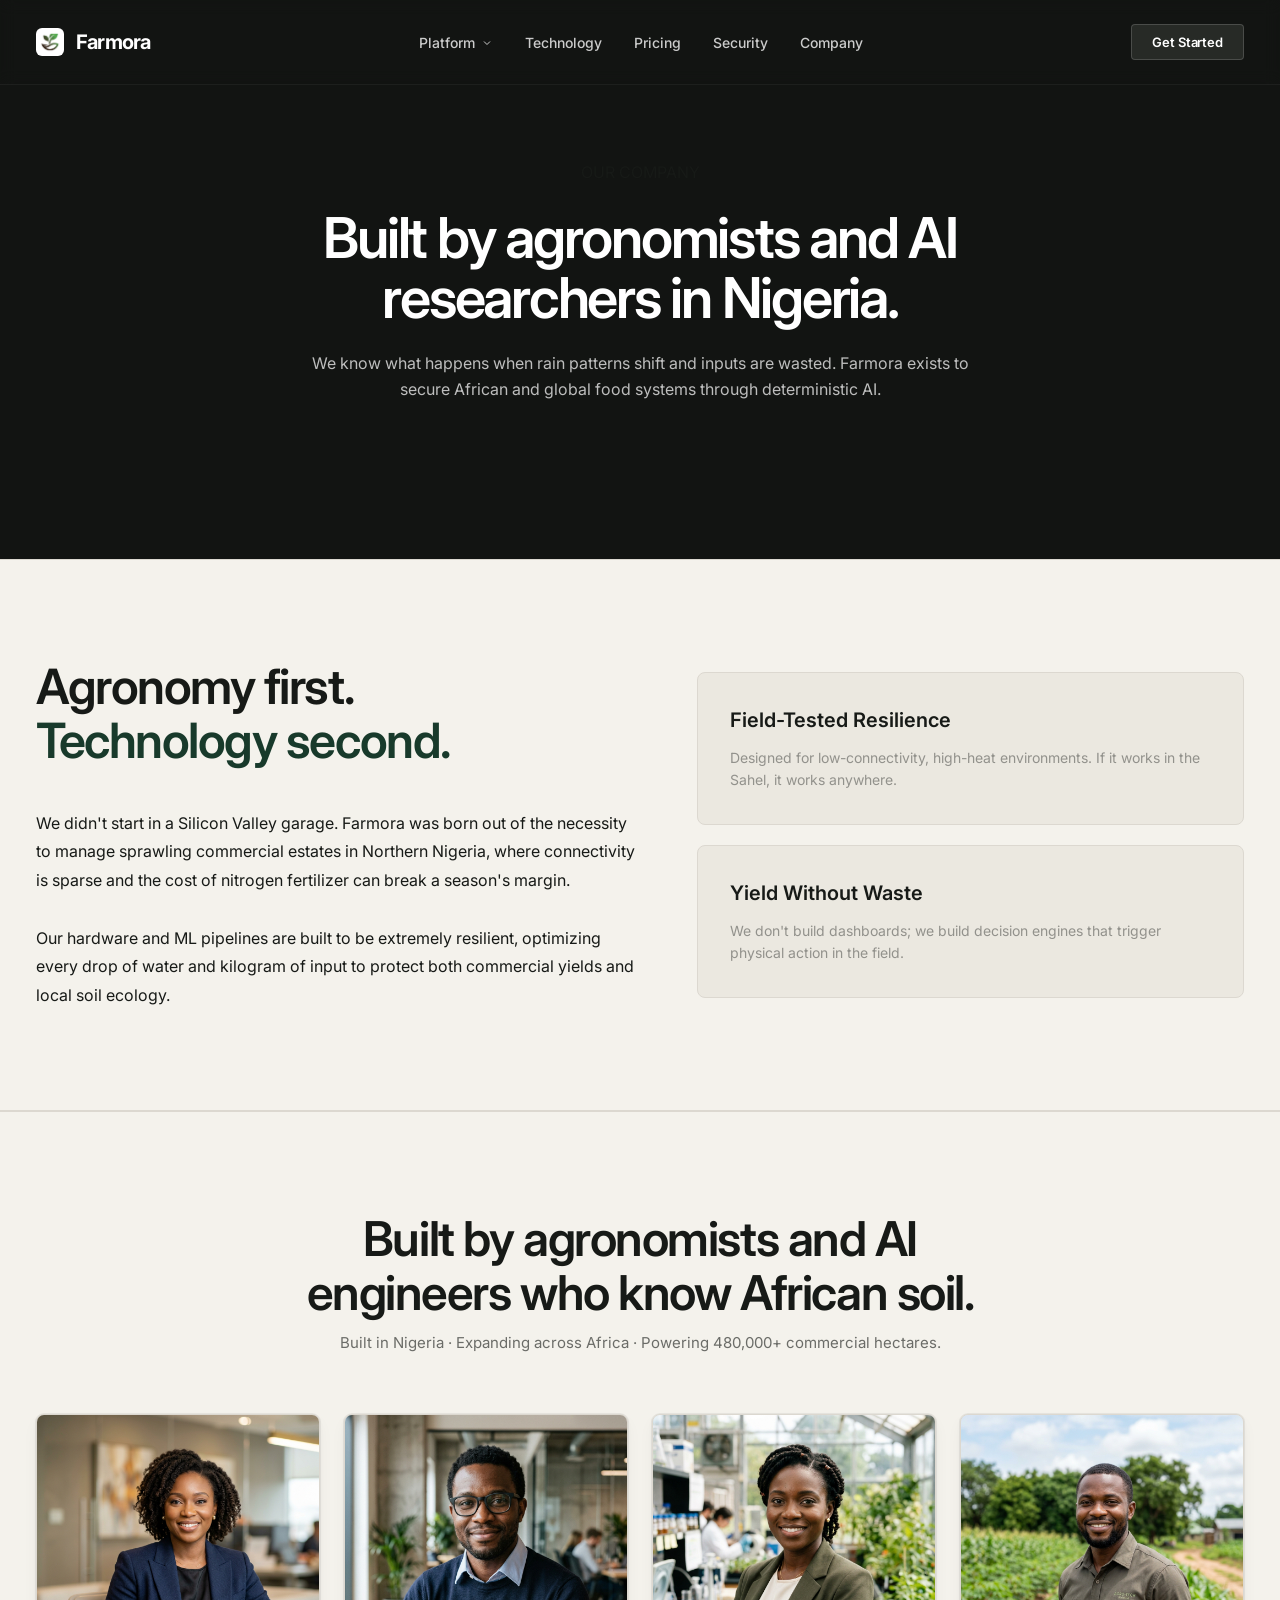
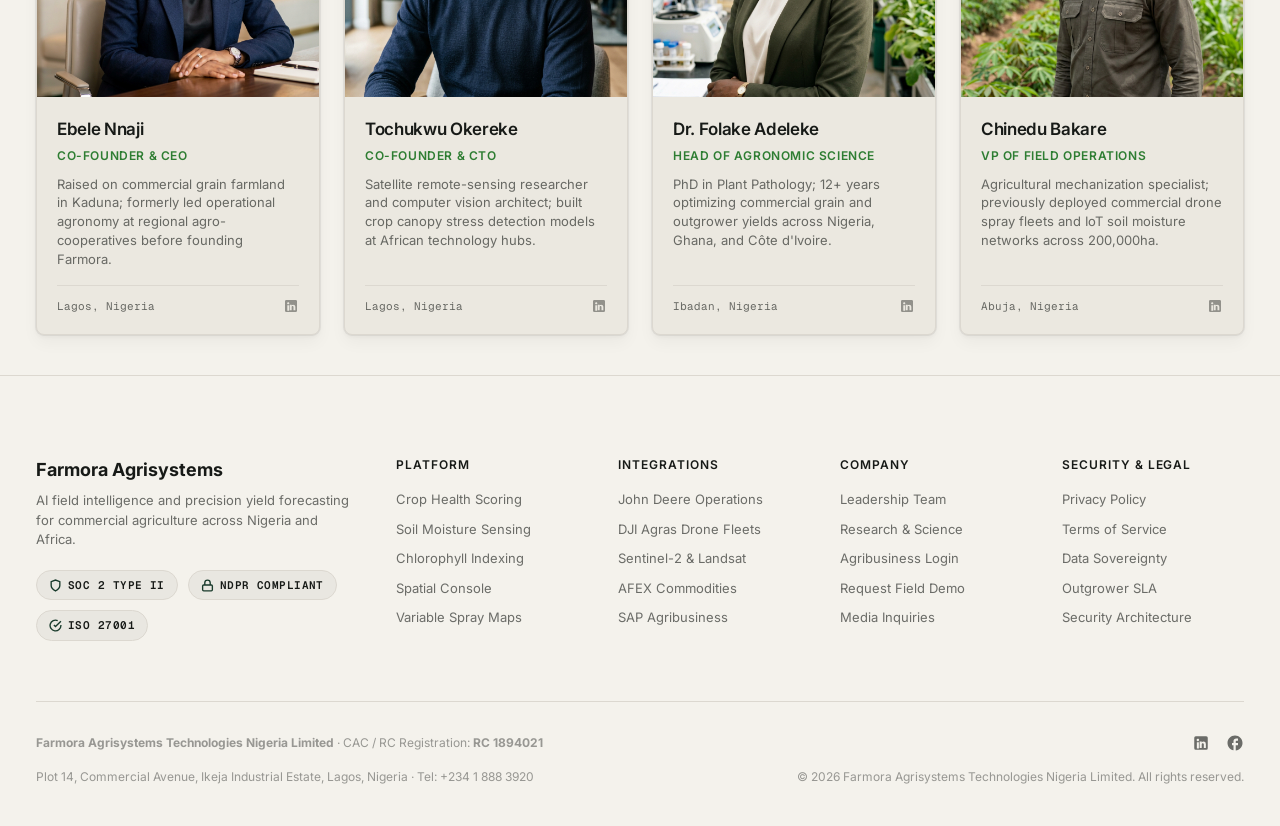
==== about.html @ 3994aab6 "Deploy to GitHub Pages" ====
<!DOCTYPE html>
<html lang="en">
<head>
  <meta charset="utf-8" />
  <meta name="viewport" content="width=device-width, initial-scale=1" />
  <title>Company | Farmora</title>
  <meta name="description" content="Farmora ingests multispectral satellite NDVI, IoT soil moisture probes, and microclimate telemetry across 480,000+ hectares—detecting moisture deficits, fungal stress, and nitrogen anomalies before visible crop damage." />
  <meta property="og:title" content="Farmora | AI for precision agriculture &amp; field intelligence" />
  <meta property="og:description" content="Farmora ingests multispectral satellite NDVI, IoT soil moisture probes, and microclimate telemetry across 480,000+ hectares—detecting moisture deficits, fungal stress, and nitrogen anomalies before visible crop damage." />
  <meta property="og:type" content="website" />
  <link rel="icon" type="image/png" href="assets/logo-mark.png" />
  <link rel="preconnect" href="https://fonts.googleapis.com" />
  <link rel="preconnect" href="https://fonts.gstatic.com" crossorigin />
  <link href="https://fonts.googleapis.com/css2?family=Geist+Mono:wght@400;500;600&family=Inter:wght@300;400;500;600;700&display=swap" rel="stylesheet" />
  <link rel="stylesheet" href="assets/styles.css" />
</head>
<body>

  <!-- ======================================================================
       HEADER / NAVIGATION (Rulebase Floating Architectural Bar)
       ====================================================================== -->
  <header class="nav">
    <a href="index.html" class="nav-logo" aria-label="Farmora — Home">
      <div class="nav-logo-mark">
        <img src="assets/logo-mark.png" alt="Farmora" />
      </div>
      <span>Farmora</span>
    </a>

    <nav class="nav-links" aria-label="Primary Navigation">
      <div class="nav-dropdown">
        <a href="solution.html" class="nav-dropdown-trigger">Platform <svg width="12" height="12" viewBox="0 0 24 24" fill="none" stroke="currentColor" stroke-width="2" style="margin-left: 2px;"><polyline points="6 9 12 15 18 9"></polyline></svg></a>
        <div class="nav-dropdown-menu">
          <a href="solution.html#problem">The Blindspot</a>
          <a href="solution.html#solution">Our Solution</a>
        </div>
      </div>
      <a href="technology.html">Technology</a>
      <a href="pricing.html">Pricing</a>
      <a href="security.html">Security</a>
      <a href="about.html">Company</a>
    </nav>

    <button class="nav-cta trigger-modal">Get Started</button>

    <button class="nav-burger" id="navBurger" aria-label="Toggle navigation menu">
      <span></span>
      <span></span>
    </button>
  </header>

  <!-- Mobile Drawer -->
  <div class="mobile-drawer" id="mobileDrawer">
    <div class="mobile-drawer-content">
      <div style="display: flex; justify-content: space-between; align-items: center; border-bottom: 1px solid rgba(255,255,255,0.1); padding-bottom: 16px;">
        <span style="font-weight: 700; color: #FFFFFF; font-size: 18px;">Farmora</span>
        <button id="mobileDrawerClose" style="color: #FFFFFF; font-size: 20px;">✕</button>
      </div>
      <div class="mobile-drawer-links">
        <a href="solution.html">Platform</a>
        <a href="technology.html">Technology</a>
        <a href="pricing.html">Pricing</a>
        <a href="security.html">Security</a>
        <a href="about.html">Company</a>
      </div>
      <button class="btn-demo-light trigger-modal" style="width: 100%; margin-top: auto;">Get Started</button>
    </div>
  </div>

  <main>

    <section class="hero" style="min-height: 500px; padding-bottom: 60px;">
      <div style="position: absolute; top:0; left:0; right:0; bottom:0; background: url('https://images.unsplash.com/photo-1531206715517-5c0ba140b2b8?auto=format&fit=crop&w=1600&q=80') center/cover; opacity: 0.3; z-index: 1;"></div>
      <div style="position: absolute; top:0; left:0; right:0; bottom:0; background: linear-gradient(to bottom, rgba(18,20,18,0.2) 0%, rgba(18,20,18,1) 100%); z-index: 2;"></div>
      <div class="hero-inner" style="display: flex; flex-direction: column; align-items: center; justify-content: center; text-align: center; width: 100%; z-index: 3;">
        <div class="hero-content" style="width: 100%; max-width: 900px; margin: 0 auto; display: flex; flex-direction: column; align-items: center;">
          <span class="pill-badge" style="margin-bottom: 24px;">OUR COMPANY</span>
          <h1 class="hero-h1" style="width: 100%;">Built by agronomists and AI researchers in Nigeria.</h1>
          <p class="hero-body" style="text-align: center; max-width: 700px;">We know what happens when rain patterns shift and inputs are wasted. Farmora exists to secure African and global food systems through deterministic AI.</p>
        </div>
      </div>
    </section>

    <section class="social-section" style="background: var(--color-bg);">
      <div class="social-inner">
        <div class="social-left">
          <h2>Agronomy first. <br><span style="color: var(--color-forest);">Technology second.</span></h2>
          <p style="font-size: 16px; line-height: 1.8; margin-top: 24px; color: var(--color-text);">We didn't start in a Silicon Valley garage. Farmora was born out of the necessity to manage sprawling commercial estates in Northern Nigeria, where connectivity is sparse and the cost of nitrogen fertilizer can break a season's margin.<br><br>Our hardware and ML pipelines are built to be extremely resilient, optimizing every drop of water and kilogram of input to protect both commercial yields and local soil ecology.</p>
        </div>
        <div class="social-right" style="display: grid; grid-template-columns: repeat(auto-fit, minmax(280px, 1fr)); gap: 20px;">
          <div style="flex: 1; background: var(--color-card); border: 1px solid var(--color-border); border-radius: 8px; padding: 32px;">
            <h3 style="font-size: 20px; font-weight: 600; margin-bottom: 12px; color: var(--color-text);">Field-Tested Resilience</h3>
            <p style="font-size: 14px; line-height: 1.6; color: var(--color-subtle);">Designed for low-connectivity, high-heat environments. If it works in the Sahel, it works anywhere.</p>
          </div>
          <div style="flex: 1; background: var(--color-card); border: 1px solid var(--color-border); border-radius: 8px; padding: 32px;">
            <h3 style="font-size: 20px; font-weight: 600; margin-bottom: 12px; color: var(--color-text);">Yield Without Waste</h3>
            <p style="font-size: 14px; line-height: 1.6; color: var(--color-subtle);">We don't build dashboards; we build decision engines that trigger physical action in the field.</p>
          </div>
        </div>
      </div>
    </section>

  
<section class="team-section" id="team">
      <div class="team-inner">
        <div class="team-header">
          <h2>Built by agronomists and AI engineers who know African soil.</h2>
          <p>Built in Nigeria · Expanding across Africa · Powering 480,000+ commercial hectares.</p>
        </div>

        <div class="team-grid">
          <!-- Team Member 1 -->
          <div class="team-card">
            <div class="team-photo-wrap">
              <img class="team-photo" src="assets/team/ebele_nnaji.jpg" alt="Ebele Nnaji" />
            </div>
            <div class="team-card-info">
              <h3 class="team-name">Ebele Nnaji</h3>
              <div class="team-role">Co-founder &amp; CEO</div>
              <p class="team-bio">Raised on commercial grain farmland in Kaduna; formerly led operational agronomy at regional agro-cooperatives before founding Farmora.</p>
              <div class="team-card-footer">
                <span style="font-size: 11px; font-family: var(--font-mono); color: var(--color-muted);">Lagos, Nigeria</span>
                <a class="team-social-link" href="https://linkedin.com" target="_blank" rel="noopener" aria-label="Ebele Nnaji LinkedIn">
                  <svg viewBox="0 0 24 24" fill="currentColor"><path d="M19 3a2 2 0 0 1 2 2v14a2 2 0 0 1-2 2H5a2 2 0 0 1-2-2V5a2 2 0 0 1 2-2h14m-.5 15.5v-5.3a3.26 3.26 0 0 0-3.26-3.26c-.85 0-1.84.52-2.28 1.3v-1.11h-2.79v8.37h2.79v-4.93c0-.77.62-1.4 1.39-1.4a1.4 1.4 0 0 1 1.4 1.4v4.93h2.75M6.46 10.9v8.37H9.2V10.9H6.46M7.83 6.25a1.64 1.64 0 0 0-1.66 1.64c0 .9.74 1.63 1.66 1.63.92 0 1.66-.73 1.66-1.63 0-.9-.74-1.64-1.66-1.64z"/></svg>
                </a>
              </div>
            </div>
          </div>

          <!-- Team Member 2 -->
          <div class="team-card">
            <div class="team-photo-wrap">
              <img class="team-photo" src="assets/team/tochukwu_okereke.jpg" alt="Tochukwu Okereke" />
            </div>
            <div class="team-card-info">
              <h3 class="team-name">Tochukwu Okereke</h3>
              <div class="team-role">Co-founder &amp; CTO</div>
              <p class="team-bio">Satellite remote-sensing researcher and computer vision architect; built crop canopy stress detection models at African technology hubs.</p>
              <div class="team-card-footer">
                <span style="font-size: 11px; font-family: var(--font-mono); color: var(--color-muted);">Lagos, Nigeria</span>
                <a class="team-social-link" href="https://linkedin.com" target="_blank" rel="noopener" aria-label="Tochukwu Okereke LinkedIn">
                  <svg viewBox="0 0 24 24" fill="currentColor"><path d="M19 3a2 2 0 0 1 2 2v14a2 2 0 0 1-2 2H5a2 2 0 0 1-2-2V5a2 2 0 0 1 2-2h14m-.5 15.5v-5.3a3.26 3.26 0 0 0-3.26-3.26c-.85 0-1.84.52-2.28 1.3v-1.11h-2.79v8.37h2.79v-4.93c0-.77.62-1.4 1.39-1.4a1.4 1.4 0 0 1 1.4 1.4v4.93h2.75M6.46 10.9v8.37H9.2V10.9H6.46M7.83 6.25a1.64 1.64 0 0 0-1.66 1.64c0 .9.74 1.63 1.66 1.63.92 0 1.66-.73 1.66-1.63 0-.9-.74-1.64-1.66-1.64z"/></svg>
                </a>
              </div>
            </div>
          </div>

          <!-- Team Member 3 -->
          <div class="team-card">
            <div class="team-photo-wrap">
              <img class="team-photo" src="assets/team/folake_adeleke.jpg" alt="Dr. Folake Adeleke" />
            </div>
            <div class="team-card-info">
              <h3 class="team-name">Dr. Folake Adeleke</h3>
              <div class="team-role">Head of Agronomic Science</div>
              <p class="team-bio">PhD in Plant Pathology; 12+ years optimizing commercial grain and outgrower yields across Nigeria, Ghana, and Côte d'Ivoire.</p>
              <div class="team-card-footer">
                <span style="font-size: 11px; font-family: var(--font-mono); color: var(--color-muted);">Ibadan, Nigeria</span>
                <a class="team-social-link" href="https://linkedin.com" target="_blank" rel="noopener" aria-label="Dr. Folake Adeleke LinkedIn">
                  <svg viewBox="0 0 24 24" fill="currentColor"><path d="M19 3a2 2 0 0 1 2 2v14a2 2 0 0 1-2 2H5a2 2 0 0 1-2-2V5a2 2 0 0 1 2-2h14m-.5 15.5v-5.3a3.26 3.26 0 0 0-3.26-3.26c-.85 0-1.84.52-2.28 1.3v-1.11h-2.79v8.37h2.79v-4.93c0-.77.62-1.4 1.39-1.4a1.4 1.4 0 0 1 1.4 1.4v4.93h2.75M6.46 10.9v8.37H9.2V10.9H6.46M7.83 6.25a1.64 1.64 0 0 0-1.66 1.64c0 .9.74 1.63 1.66 1.63.92 0 1.66-.73 1.66-1.63 0-.9-.74-1.64-1.66-1.64z"/></svg>
                </a>
              </div>
            </div>
          </div>

          <!-- Team Member 4 -->
          <div class="team-card">
            <div class="team-photo-wrap">
              <img class="team-photo" src="assets/team/chinedu_bakare.jpg" alt="Chinedu Bakare" />
            </div>
            <div class="team-card-info">
              <h3 class="team-name">Chinedu Bakare</h3>
              <div class="team-role">VP of Field Operations</div>
              <p class="team-bio">Agricultural mechanization specialist; previously deployed commercial drone spray fleets and IoT soil moisture networks across 200,000ha.</p>
              <div class="team-card-footer">
                <span style="font-size: 11px; font-family: var(--font-mono); color: var(--color-muted);">Abuja, Nigeria</span>
                <a class="team-social-link" href="https://linkedin.com" target="_blank" rel="noopener" aria-label="Chinedu Bakare LinkedIn">
                  <svg viewBox="0 0 24 24" fill="currentColor"><path d="M19 3a2 2 0 0 1 2 2v14a2 2 0 0 1-2 2H5a2 2 0 0 1-2-2V5a2 2 0 0 1 2-2h14m-.5 15.5v-5.3a3.26 3.26 0 0 0-3.26-3.26c-.85 0-1.84.52-2.28 1.3v-1.11h-2.79v8.37h2.79v-4.93c0-.77.62-1.4 1.39-1.4a1.4 1.4 0 0 1 1.4 1.4v4.93h2.75M6.46 10.9v8.37H9.2V10.9H6.46M7.83 6.25a1.64 1.64 0 0 0-1.66 1.64c0 .9.74 1.63 1.66 1.63.92 0 1.66-.73 1.66-1.63 0-.9-.74-1.64-1.66-1.64z"/></svg>
                </a>
              </div>
            </div>
          </div>
        </div>
      </div>
    </section>
  </main>
<footer class="footer">
    <div class="footer-inner">
      <div class="footer-top">
        <div class="footer-brand">
          <b>Farmora Agrisystems</b>
          <p>AI field intelligence and precision yield forecasting for commercial agriculture across Nigeria and Africa.</p>
          <div class="footer-badges">
            <div class="cert-badge">
              <svg width="13" height="13" viewBox="0 0 24 24" fill="none" stroke="currentColor" stroke-width="2.5"><path d="M12 22s8-4 8-10V5l-8-3-8 3v7c0 6 8 10 8 10z"/></svg>
              <span>SOC 2 TYPE II</span>
            </div>
            <div class="cert-badge">
              <svg width="13" height="13" viewBox="0 0 24 24" fill="none" stroke="currentColor" stroke-width="2.5"><rect x="3" y="11" width="18" height="11" rx="2" ry="2"/><path d="M7 11V7a5 5 0 0 1 10 0v4"/></svg>
              <span>NDPR COMPLIANT</span>
            </div>
            <div class="cert-badge">
              <svg width="13" height="13" viewBox="0 0 24 24" fill="none" stroke="currentColor" stroke-width="2.5"><path d="M22 11.08V12a10 10 0 1 1-5.93-9.14"/><polyline points="22 4 12 14.01 9 11.01"/></svg>
              <span>ISO 27001</span>
            </div>
          </div>
        </div>

        <div>
          <div class="footer-col-title">Platform</div>
          <div class="footer-col-links">
            <a href="#platform">Crop Health Scoring</a>
            <a href="#telemetry">Soil Moisture Sensing</a>
            <a href="#telemetry">Chlorophyll Indexing</a>
            <a href="#console">Spatial Console</a>
            <a href="#agribusiness">Variable Spray Maps</a>
          </div>
        </div>

        <div>
          <div class="footer-col-title">Integrations</div>
          <div class="footer-col-links">
            <a href="#platform">John Deere Operations</a>
            <a href="#platform">DJI Agras Drone Fleets</a>
            <a href="#platform">Sentinel-2 &amp; Landsat</a>
            <a href="#platform">AFEX Commodities</a>
            <a href="#platform">SAP Agribusiness</a>
          </div>
        </div>

        <div>
          <div class="footer-col-title">Company</div>
          <div class="footer-col-links">
            <a href="#team">Leadership Team</a>
            <a href="#team">Research &amp; Science</a>
            <a href="login.html">Agribusiness Login</a>
            <a href="signup.html">Request Field Demo</a>
            <a href="mailto:operations@farmora.ai">Media Inquiries</a>
          </div>
        </div>

        <div>
          <div class="footer-col-title">Security &amp; Legal</div>
          <div class="footer-col-links">
            <a href="privacy.html">Privacy Policy</a>
            <a href="terms.html">Terms of Service</a>
            <a href="privacy.html">Data Sovereignty</a>
            <a href="terms.html">Outgrower SLA</a>
            <a href="terms.html">Security Architecture</a>
          </div>
        </div>
      </div>

      <div class="footer-bottom">
        <div class="footer-legal-line">
          <div>
            <b>Farmora Agrisystems Technologies Nigeria Limited</b> · CAC / RC Registration: <b>RC 1894021</b>
          </div>
          <div class="footer-social-icons">
            <a href="https://linkedin.com" target="_blank" rel="noopener" aria-label="LinkedIn">
              <svg width="18" height="18" viewBox="0 0 24 24" fill="currentColor"><path d="M19 3a2 2 0 0 1 2 2v14a2 2 0 0 1-2 2H5a2 2 0 0 1-2-2V5a2 2 0 0 1 2-2h14m-.5 15.5v-5.3a3.26 3.26 0 0 0-3.26-3.26c-.85 0-1.84.52-2.28 1.3v-1.11h-2.79v8.37h2.79v-4.93c0-.77.62-1.4 1.39-1.4a1.4 1.4 0 0 1 1.4 1.4v4.93h2.75M6.46 10.9v8.37H9.2V10.9H6.46M7.83 6.25a1.64 1.64 0 0 0-1.66 1.64c0 .9.74 1.63 1.66 1.63.92 0 1.66-.73 1.66-1.63 0-.9-.74-1.64-1.66-1.64z"/></svg>
            </a>
            <a href="https://facebook.com" target="_blank" rel="noopener" aria-label="Facebook">
              <svg width="18" height="18" viewBox="0 0 24 24" fill="currentColor"><path d="M22 12c0-5.52-4.48-10-10-10S2 6.48 2 12c0 4.84 3.44 8.87 8 9.8V15H8v-3h2V9.5C10 7.57 11.57 6 13.5 6H16v3h-2c-.55 0-1 .45-1 1v2h3v3h-3v6.95c5.05-.5 9-4.76 9-9.95z"/></svg>
            </a>
          </div>
        </div>

        <div style="display: flex; justify-content: space-between; flex-wrap: wrap; gap: 8px;">
          <span>Plot 14, Commercial Avenue, Ikeja Industrial Estate, Lagos, Nigeria · Tel: +234 1 888 3920</span>
          <span>&copy; 2026 Farmora Agrisystems Technologies Nigeria Limited. All rights reserved.</span>
        </div>
      </div>
    </div>
  </footer>

  <!-- ======================================================================
       ENTERPRISE SSO & AZURE PROVISIONING MODAL (AGENTS.md Rule 3)
       ====================================================================== -->
  <div class="modal-overlay" id="enterpriseModal" aria-modal="true" role="dialog">
    <div class="modal-dialog">
      <div class="modal-header">
        <div class="modal-title-group">
          <h3>Access Farmora Enterprise</h3>
          <p>Single sign-on for agribusinesses, cooperatives &amp; plantations</p>
        </div>
        <button class="modal-close-btn" id="modalCloseBtn" aria-label="Close modal">✕</button>
      </div>

      <div class="modal-body">
        <!-- SSO Providers Group -->
        <div class="sso-buttons-group">
          <button class="btn-sso" id="ssoEntra">
            <svg viewBox="0 0 23 23">
              <path fill="#f35325" d="M1 1h10v10H1z"/>
              <path fill="#81bc06" d="M12 1h10v10H12z"/>
              <path fill="#05a6f0" d="M1 12h10v10H1z"/>
              <path fill="#ffba08" d="M12 12h10v10H12z"/>
            </svg>
            Sign in with Microsoft Entra ID
          </button>
          <button class="btn-sso" id="ssoGoogle">
            <svg viewBox="0 0 24 24">
              <path fill="#4285F4" d="M23.745 12.27c0-.7-.06-1.4-.19-2.07H12v4.51h6.6c-.29 1.52-1.14 2.82-2.4 3.68v3.05h3.88c2.27-2.09 3.665-5.17 3.665-9.17z"/>
              <path fill="#34A853" d="M12 24c3.24 0 5.95-1.08 7.93-2.91l-3.88-3.05c-1.08.72-2.45 1.16-4.05 1.16-3.12 0-5.77-2.1-6.72-4.93H1.25v3.15C3.26 21.36 7.33 24 12 24z"/>
              <path fill="#FBBC05" d="M5.28 14.27A7.17 7.17 0 0 1 4.9 12c0-.79.14-1.57.38-2.27V6.58H1.25A11.96 11.96 0 0 0 0 12c0 1.92.45 3.74 1.25 5.42l4.03-3.15z"/>
              <path fill="#EA4335" d="M12 4.75c1.77 0 3.35.61 4.6 1.8l3.42-3.42C17.95 1.19 15.24 0 12 0 7.33 0 3.26 2.64 1.25 6.58l4.03 3.15c.95-2.83 3.6-4.98 6.72-4.98z"/>
            </svg>
            Sign in with Google Workspace
          </button>
        </div>

        <div class="modal-divider">or authenticate with work email</div>

        <form id="enterpriseForm">
          <div class="form-group">
            <label class="form-label" for="modalEmail">Corporate Work Email</label>
            <input class="form-input" id="modalEmail" type="email" placeholder="agronomist@agribusiness.com" required />
          </div>

          <div class="form-group">
            <label class="form-label" for="modalPassword">Enterprise Password</label>
            <div class="form-input-wrap">
              <input class="form-input" id="modalPassword" type="password" placeholder="••••••••••••" required />
              <button type="button" class="pwd-toggle-btn" id="pwdToggle" aria-label="Toggle password visibility">
                <svg width="18" height="18" viewBox="0 0 24 24" fill="none"><path d="M1 12s4-8 11-8 11 8 11 8-4 8-11 8-11-8-11-8z" stroke="currentColor" stroke-width="2"/><circle cx="12" cy="12" r="3" stroke="currentColor" stroke-width="2"/></svg>
              </button>
            </div>

            <!-- 4-State Password Strength Meter -->
            <div class="pwd-strength-container">
              <div class="pwd-meter-bars">
                <div class="pwd-meter-bar"></div>
                <div class="pwd-meter-bar"></div>
                <div class="pwd-meter-bar"></div>
                <div class="pwd-meter-bar"></div>
              </div>
              <span class="pwd-strength-text" id="pwdStrengthText">Enter a work password</span>
            </div>
          </div>

          <button type="submit" class="btn-submit-provision" id="btnSubmitProvision">Provision Farmora Sandbox</button>
        </form>

        <!-- Simulated Azure 3-Step Sandbox Provisioning Flow -->
        <div class="provision-progress-wrap" id="provisionProgressWrap">
          <div class="provision-step" id="provStep1">
            <span class="prov-spinner"></span>
            <span>Allocating tenant workspace in Azure South Africa West...</span>
          </div>
          <div class="provision-step" id="provStep2">
            <span class="prov-spinner"></span>
            <span>Connecting Sentinel-2 &amp; PlanetScope spectral data streams...</span>
          </div>
          <div class="provision-step" id="provStep3">
            <span class="prov-spinner"></span>
            <span>Calibrating regional soil moisture &amp; agronomic models...</span>
          </div>
        </div>
      </div>
    </div>
  </div>

  <script src="assets/app.js"></script>
</body>
</html>
---- assets/styles.css ----
/* ==========================================================================
   FARMORA — DESIGN SYSTEM & CORE STYLESHEET
   Replicating Rulebase (rulebase.co) Architecture & High-End Aesthetic
   Precision Agritech & Field Intelligence for Commercial Agriculture
   ========================================================================== */

:root {
  --color-bg: #F4F2EC;
  --color-dark: #121412;
  --color-dark-surface: #1A1D1A;
  --color-dark-card: #202420;
  --color-text: #171A17;
  --color-cream: #FAF8F5;
  --color-card: #EBE8E0;
  --color-card-white: #FFFFFF;
  --color-border: #DCD8D0;
  --color-border-subtle: rgba(23, 26, 23, 0.08);
  --color-border-dark: rgba(255, 255, 255, 0.12);
  --color-muted: rgba(23, 26, 23, 0.62);
  --color-subtle: rgba(23, 26, 23, 0.42);
  --color-forest: #183A2B;
  --color-crop: #2E7D32;
  --color-crop-bright: #22C55E;
  --color-crop-light: #EBF5ED;
  --color-amber: #D97706;
  --color-amber-light: #FEF3C7;
  --color-crit: #E11D48;
  --color-crit-light: #FFE4E6;
  --shadow-card: 0 0 0 1px rgba(23, 26, 23, 0.06), 0 2px 4px rgba(23, 26, 23, 0.04), 0 8px 16px rgba(23, 26, 23, 0.04);
  --shadow-float: 0 20px 40px -10px rgba(0, 0, 0, 0.28), 0 0 0 1px rgba(255, 255, 255, 0.15);
  --font-display: 'Inter', -apple-system, BlinkMacSystemFont, "Segoe UI", Roboto, sans-serif;
  --font-body: 'Inter', -apple-system, BlinkMacSystemFont, "Segoe UI", Roboto, sans-serif;
  --font-mono: 'Geist Mono', ui-monospace, SFMono-Regular, Menlo, Monaco, Consolas, monospace;
  --radius-sm: 4px;
  --radius-md: 8px;
  --radius-lg: 12px;
  --radius-xl: 18px;
  --radius-full: 9999px;
  --transition: all 0.24s cubic-bezier(0.16, 1, 0.3, 1);
}

*, *::before, *::after {
  box-sizing: border-box;
  margin: 0;
  padding: 0;
}

html {
  font-family: var(--font-body);
  color: var(--color-text);
  background-color: var(--color-bg);
  -webkit-font-smoothing: antialiased;
  -moz-osx-font-smoothing: grayscale;
  text-rendering: optimizeLegibility;
  scroll-behavior: smooth;
  overflow-x: hidden;
  width: 100%;
  max-width: 100vw;
}

body {
  overflow-x: hidden;
  width: 100%;
  max-width: 100vw;
  line-height: 1.5;
  background-color: var(--color-bg);
}

img, svg, video {
  display: block;
  max-width: 100%;
}

a {
  color: inherit;
  text-decoration: none;
}

button {
  font-family: inherit;
  cursor: pointer;
  border: none;
  background: none;
}

/* ==========================================================================
   NAVIGATION BAR (Rulebase Floating / Clean Top Architecture)
   ========================================================================== */
.nav {
  position: fixed;
  top: 0;
  left: 0;
  right: 0;
  z-index: 1000;
  display: flex;
  align-items: center;
  justify-content: space-between;
  padding: 24px 36px;
  max-width: 1440px;
  margin: 0 auto;
  background: transparent;
  backdrop-filter: blur(8px);
  -webkit-backdrop-filter: blur(8px);
  border-bottom: 1px solid rgba(255, 255, 255, 0.05);
}

.nav-logo {
  display: flex;
  align-items: center;
  gap: 12px;
  font-size: 20px;
  font-weight: 700;
  letter-spacing: -0.04em;
  color: #FFFFFF;
}

.nav-logo-mark {
  width: 28px;
  height: 28px;
  border-radius: 6px;
  background: #FFFFFF;
  display: flex;
  align-items: center;
  justify-content: center;
  overflow: hidden;
  padding: 3px;
}

.nav-logo-mark img {
  width: 100%;
  height: 100%;
  object-fit: contain;
}

.nav-links {
  display: flex;
  align-items: center;
  gap: 32px;
}

.nav-links a {
  font-size: 14px;
  font-weight: 500;
  color: rgba(255, 255, 255, 0.78);
  transition: var(--transition);
  position: relative;
}

.nav-links a:hover {
  color: #FFFFFF;
}

.nav-cta {
  background: #272A26;
  color: #FFFFFF;
  font-size: 13px;
  font-weight: 600;
  letter-spacing: -0.01em;
  padding: 9px 20px;
  border-radius: var(--radius-sm);
  border: 1px solid rgba(255, 255, 255, 0.16);
  transition: var(--transition);
}

.nav-cta:hover {
  background: #363B34;
  border-color: rgba(255, 255, 255, 0.3);
}

.nav-burger {
  display: none;
  flex-direction: column;
  justify-content: space-between;
  width: 24px;
  height: 14px;
  cursor: pointer;
}

.nav-burger span {
  display: block;
  height: 2px;
  width: 100%;
  background: #FFFFFF;
  border-radius: 2px;
  transition: var(--transition);
}

/* ==========================================================================
   HERO SECTION (50/50 Split Rulebase Blueprint)
   ========================================================================== */
.hero {
  background: var(--color-dark);
  min-height: 820px;
  position: relative;
  overflow: hidden;
  display: flex;
  align-items: stretch;
}

.hero-inner {
  max-width: 1600px;
  margin: 0 auto;
  width: 100%;
  display: flex;
  position: relative;
  padding-top: 100px;
}

.hero-content {
  width: 50%;
  padding: 60px 48px 60px 48px;
  display: flex;
  flex-direction: column;
  justify-content: center;
  z-index: 10;
  max-width: 720px;
}

.hero-eyebrow {
  display: inline-flex;
  align-items: center;
  gap: 8px;
  font-family: var(--font-mono);
  font-size: 11px;
  font-weight: 600;
  text-transform: uppercase;
  letter-spacing: 0.12em;
  color: #88C598;
  margin-bottom: 24px;
}

.hero-eyebrow-dot {
  width: 6px;
  height: 6px;
  border-radius: 50%;
  background: #22C55E;
  box-shadow: 0 0 10px #22C55E;
}

.hero-h1 {
  font-size: clamp(38px, 4.4vw, 64px);
  line-height: 1.06;
  font-weight: 600;
  letter-spacing: -0.04em;
  color: #FFFFFF;
  margin-bottom: 24px;
}

.reveal-word {
  display: inline-block;
}

.hero-body {
  font-size: 16px;
  line-height: 1.6;
  color: rgba(255, 255, 255, 0.72);
  max-width: 520px;
  margin-bottom: 36px;
  font-weight: 400;
}

.hero-actions {
  display: flex;
  align-items: center;
  gap: 16px;
  margin-bottom: 50px;
}

.btn-demo-light {
  background: #FFFFFF;
  color: var(--color-dark);
  font-size: 14px;
  font-weight: 600;
  letter-spacing: -0.01em;
  padding: 13px 26px;
  border-radius: var(--radius-sm);
  transition: var(--transition);
  border: 1px solid #FFFFFF;
}

.btn-demo-light:hover {
  background: #E8E8E8;
  transform: translateY(-1px);
}

.btn-demo-outline {
  background: transparent;
  color: #FFFFFF;
  font-size: 14px;
  font-weight: 500;
  letter-spacing: -0.01em;
  padding: 13px 24px;
  border-radius: var(--radius-sm);
  border: 1px solid rgba(255, 255, 255, 0.22);
  transition: var(--transition);
}

.btn-demo-outline:hover {
  background: rgba(255, 255, 255, 0.08);
  border-color: rgba(255, 255, 255, 0.4);
}

/* Bottom Left Customer Video Teaser (Rulebase Hero-Mini) */
.hero-mini {
  display: flex;
  align-items: center;
  gap: 16px;
  background: rgba(255, 255, 255, 0.04);
  border: 1px solid rgba(255, 255, 255, 0.1);
  padding: 12px 16px;
  border-radius: var(--radius-md);
  max-width: 480px;
  backdrop-filter: blur(8px);
}

.hero-mini-thumb {
  width: 96px;
  height: 60px;
  border-radius: var(--radius-sm);
  object-fit: cover;
  flex-shrink: 0;
}

.hero-mini-text p {
  font-size: 12px;
  line-height: 1.4;
  color: rgba(255, 255, 255, 0.85);
  margin-bottom: 4px;
}

.hero-mini-link {
  display: inline-flex;
  align-items: center;
  gap: 6px;
  font-size: 11px;
  font-weight: 600;
  color: #88C598;
  cursor: pointer;
}

.hero-mini-link svg {
  width: 12px;
  height: 12px;
}

/* Right Panel: Tactile Relief Texture + Floating Real-Time Card */
.hero-right-panel {
  position: absolute;
  inset: 0 0 0 50%;
  overflow: hidden;
}

.hero-right-panel .stone-bg {
  width: 100%;
  height: 100%;
  object-fit: cover;
  object-position: center;
  filter: brightness(0.92) contrast(1.05);
}

.hero-right-panel .panel-overlay {
  position: absolute;
  inset: 0;
  background: linear-gradient(90deg, var(--color-dark) 0%, rgba(18, 20, 18, 0.4) 15%, transparent 40%);
  pointer-events: none;
}

.hero-chat-card {
  width: 420px;
  position: absolute;
  top: 50%;
  left: 50%;
  transform: translate(-50%, -50%);
  z-index: 20;
  box-shadow: var(--shadow-float);
  border-radius: var(--radius-lg);
  overflow: hidden;
  background: #FFFFFF;
}

.chat-messages {
  padding: 18px 22px;
  background: #FFFFFF;
}

.chat-timeline {
  display: flex;
  flex-direction: column;
  gap: 10px;
}

.chat-typing-row {
  display: flex;
  justify-content: space-between;
  align-items: center;
  padding: 12px 16px;
  background: #FFFFFF;
  border-radius: var(--radius-sm);
  border: 1px dashed #DCD8D0;
  font-size: 13px;
  color: var(--color-forest);
  font-weight: 500;
}

.chat-caret {
  display: inline-block;
  width: 2px;
  height: 14px;
  background: var(--color-forest);
  vertical-align: middle;
  animation: blink 0.8s infinite;
}

@keyframes blink {
  0%, 100% { opacity: 1; }
  50% { opacity: 0; }
}

.chat-analyzing {
  background: #171A17;
  color: #FFFFFF;
  padding: 14px 20px;
  display: flex;
  align-items: center;
  gap: 12px;
  font-size: 12px;
  font-weight: 500;
}

.chat-analyzing-icon {
  width: 20px;
  height: 20px;
  border-radius: 4px;
  background: #2E7D32;
  display: flex;
  align-items: center;
  justify-content: center;
  flex-shrink: 0;
}

.chat-analyzing-icon svg {
  width: 12px;
  height: 12px;
  fill: #FFFFFF;
}

/* ==========================================================================
   TRUST BAR / MARQUEE (Rulebase Architecture)
   ========================================================================== */
.trust-bar {
  background: var(--color-bg);
  padding: 36px 24px;
  border-bottom: 1px solid var(--color-border);
  overflow: hidden;
}

.trust-label {
  text-align: center;
  font-size: 13px;
  font-weight: 500;
  color: var(--color-muted);
  letter-spacing: -0.01em;
  margin-bottom: 24px;
}

.trust-marquee {
  position: relative;
  width: 100%;
  overflow: hidden;
  mask-image: linear-gradient(90deg, transparent 0%, black 15%, black 85%, transparent 100%);
  -webkit-mask-image: linear-gradient(90deg, transparent 0%, black 15%, black 85%, transparent 100%);
}

.trust-track {
  display: flex;
  align-items: center;
  gap: 40px;
  width: max-content;
  animation: marquee 28s linear infinite;
}

.trust-logo-pill {
  display: flex;
  align-items: center;
  gap: 8px;
  background: #ECE8DF;
  border: 1px solid var(--color-border);
  padding: 8px 20px;
  border-radius: var(--radius-sm);
  font-size: 13px;
  font-weight: 600;
  color: #2F332E;
  white-space: nowrap;
  letter-spacing: -0.01em;
}

.trust-logo-pill svg, .trust-logo-pill img {
  height: 20px;
  width: auto;
  opacity: 0.85;
}

@keyframes marquee {
  0% { transform: translateX(0); }
  100% { transform: translateX(-50%); }
}

/* ==========================================================================
   SECTION 1: THE PRECISION OPERATING SYSTEM (Rulebase Features Section)
   ========================================================================== */
.features-section {
  padding: 100px 36px;
  max-width: 1440px;
  margin: 0 auto;
}

.features-head {
  margin-bottom: 60px;
}

.features-head h2 {
  font-size: clamp(34px, 4vw, 56px);
  line-height: 1.08;
  font-weight: 600;
  letter-spacing: -0.04em;
  color: var(--color-text);
  max-width: 800px;
}

.features-body {
  display: grid;
  grid-template-columns: 240px 1fr;
  gap: 48px;
}

.features-tabs {
  display: flex;
  flex-direction: column;
  gap: 20px;
  position: sticky;
  top: 100px;
}

.feat-tab {
  padding-bottom: 16px;
  border-bottom: 1px solid var(--color-border);
  text-align: left;
  cursor: pointer;
  transition: var(--transition);
}

.feat-tab-title {
  font-size: 15px;
  font-weight: 600;
  color: var(--color-text);
  margin-bottom: 6px;
}

.feat-tab-desc {
  font-size: 13px;
  line-height: 1.4;
  color: var(--color-muted);
}

.feat-tab.dim {
  opacity: 0.5;
}

.feat-tab.dim .feat-tab-desc {
  display: none;
}

.feat-tab.active-feat-tab {
  opacity: 1;
  border-bottom-color: var(--color-forest);
}

.feat-tab.active-feat-tab .feat-tab-title {
  color: var(--color-forest);
}

/* 3-Column Live Cards Grid */
.features-panels {
  display: flex;
  flex-direction: column;
  gap: 32px;
}

.features-cards-grid {
  display: grid;
  grid-template-columns: repeat(3, 1fr);
  gap: 24px;
}

.feature-card {
  background: var(--color-card);
  border: 1px solid var(--color-border);
  border-radius: var(--radius-md);
  overflow: hidden;
  display: flex;
  flex-direction: column;
  box-shadow: var(--shadow-card);
}

.feature-card-preview {
  padding: 24px;
  min-height: auto;
  background: #E4E0D7;
  display: flex;
  flex-direction: column;
  position: relative;
}

/* Card 1 Internal: Score Lists */
.score-group-label {
  font-size: 12px;
  font-weight: 600;
  color: var(--color-muted);
  display: flex;
  align-items: center;
  gap: 6px;
  margin-bottom: 10px;
}

.score-row {
  display: flex;
  align-items: center;
  justify-content: space-between;
  background: #FFFFFF;
  border-radius: var(--radius-sm);
  padding: 8px 12px;
  margin-bottom: 8px;
  border: 1px solid var(--color-border);
  font-size: 13px;
}

.score-badge {
  font-family: var(--font-mono);
  font-weight: 700;
  font-size: 11px;
  padding: 2px 7px;
  border-radius: 4px;
  color: #FFFFFF;
}

.score-badge.red {
  background: var(--color-crit);
}

.score-badge.green {
  background: var(--color-crop);
}

.score-entity {
  font-weight: 500;
  color: var(--color-text);
  margin-left: 8px;
  flex-grow: 1;
}

.score-time {
  font-size: 11px;
  color: var(--color-subtle);
  font-family: var(--font-mono);
}

/* Card 2 Internal: Coaching / Action Card */
.task-mini-card {
  background: #FFFFFF;
  border-radius: var(--radius-sm);
  padding: 16px;
  border: 1px solid var(--color-border);
  display: flex;
  flex-direction: column;
  gap: 12px;
}

.task-user-header {
  display: flex;
  align-items: center;
  gap: 8px;
  font-size: 13px;
  font-weight: 600;
  color: var(--color-text);
}

.task-user-header img {
  width: 24px;
  height: 24px;
  border-radius: 50%;
}

.task-body-title {
  display: flex;
  justify-content: space-between;
  font-size: 13px;
  font-weight: 600;
  color: var(--color-text);
}

.task-body-desc {
  font-size: 12px;
  line-height: 1.4;
  color: var(--color-muted);
}

.btn-task-action {
  background: #4E251A;
  color: #FFFFFF;
  font-size: 12px;
  font-weight: 600;
  padding: 8px 16px;
  border-radius: var(--radius-sm);
  align-self: flex-start;
  transition: var(--transition);
}

.btn-task-action:hover {
  background: #6B3324;
}

/* Card 3 Internal: Alert Card */
.alert-mini-card {
  background: #FFFFFF;
  border-radius: var(--radius-sm);
  padding: 16px;
  border: 1px solid var(--color-border);
}

.alert-header-red {
  display: flex;
  align-items: center;
  gap: 6px;
  font-size: 12px;
  font-weight: 600;
  color: var(--color-crit);
  margin-bottom: 12px;
}

.alert-item-list {
  display: flex;
  flex-direction: column;
  gap: 8px;
  margin-bottom: 14px;
}

.alert-item-row {
  display: flex;
  justify-content: space-between;
  font-size: 12px;
  color: var(--color-text);
}

.alert-item-time {
  font-size: 11px;
  color: var(--color-subtle);
  font-family: var(--font-mono);
}

.alert-response-box {
  background: #171A17;
  color: #FFFFFF;
  border-radius: var(--radius-sm);
  padding: 10px 12px;
  font-size: 11px;
  line-height: 1.4;
  display: flex;
  gap: 8px;
}

.feature-card-info {
  padding: 24px;
}

.feature-card-title {
  font-size: 18px;
  font-weight: 600;
  letter-spacing: -0.02em;
  color: var(--color-text);
  margin-bottom: 8px;
}

.feature-card-desc {
  font-size: 14px;
  line-height: 1.5;
  color: var(--color-muted);
}

/* Workflow Supporting Nodes */
.workflow-nodes-grid {
  display: grid;
  grid-template-columns: 1fr 1fr;
  gap: 24px;
  margin-top: 12px;
}

.workflow-card {
  background: var(--color-card);
  border: 1px solid var(--color-border);
  border-radius: var(--radius-md);
  padding: 24px;
  display: flex;
  flex-direction: column;
  gap: 16px;
}

.workflow-timeline {
  display: flex;
  flex-direction: column;
  gap: 12px;
}

.wf-step {
  display: flex;
  align-items: flex-start;
  gap: 12px;
  font-size: 13px;
}

.wf-dot {
  width: 8px;
  height: 8px;
  border-radius: 50%;
  margin-top: 6px;
  background: var(--color-crop);
  flex-shrink: 0;
}

.wf-dot.amber {
  background: var(--color-amber);
}

.wf-step-content b {
  display: block;
  font-size: 13px;
  color: var(--color-text);
}

.wf-step-content span {
  font-size: 11px;
  color: var(--color-muted);
}

/* ==========================================================================
   SECTION 2: PROOF & SOCIAL METRICS STRIP (Rulebase Social Section)
   ========================================================================== */
.social-section {
  padding: 100px 36px;
  background: var(--color-bg);
  border-top: 1px solid var(--color-border);
  border-bottom: 1px solid var(--color-border);
}

.social-inner {
  max-width: 1440px;
  margin: 0 auto;
  display: grid;
  grid-template-columns: 1.1fr 1fr;
  gap: 60px;
  align-items: center;
}

.social-left h2 {
  font-size: clamp(32px, 3.8vw, 50px);
  line-height: 1.12;
  font-weight: 600;
  letter-spacing: -0.03em;
  color: var(--color-text);
  margin-bottom: 40px;
}

.social-stats {
  display: flex;
  gap: 48px;
}

.stat-item {
  display: flex;
  flex-direction: column;
}

.stat-num {
  font-size: clamp(42px, 4vw, 58px);
  font-weight: 600;
  letter-spacing: -0.04em;
  color: var(--color-text);
  line-height: 1;
  margin-bottom: 8px;
}

.stat-label {
  font-size: 13px;
  line-height: 1.4;
  color: var(--color-muted);
  max-width: 160px;
}

.social-right {
  display: flex;
  flex-direction: column;
  gap: 28px;
}

.social-quote {
  font-size: clamp(18px, 1.8vw, 24px);
  line-height: 1.4;
  font-weight: 400;
  color: var(--color-text);
  letter-spacing: -0.02em;
}

.social-attributor {
  display: flex;
  align-items: center;
  gap: 16px;
}

.social-avatar {
  width: 48px;
  height: 48px;
  border-radius: var(--radius-sm);
  object-fit: cover;
}

.social-who b {
  display: block;
  font-size: 14px;
  font-weight: 600;
  color: var(--color-text);
}

.social-who span {
  font-size: 12px;
  color: var(--color-muted);
}

/* ==========================================================================
   SECTION 3: WORKFORCE DEEP-DIVE SYSTEM (Rulebase Workforce Section)
   ========================================================================== */
.workforce-section {
  padding: 100px 36px;
  max-width: 1440px;
  margin: 0 auto;
}

.wf-header {
  margin-bottom: 48px;
}

.wf-header h2 {
  font-size: clamp(34px, 4vw, 56px);
  line-height: 1.08;
  font-weight: 600;
  letter-spacing: -0.04em;
  color: var(--color-text);
  margin-bottom: 16px;
  max-width: 860px;
}

.wf-header p {
  font-size: 16px;
  color: var(--color-muted);
  max-width: 620px;
}

.wf-outer-tabs {
  display: flex;
  align-items: center;
  gap: 12px;
  margin-bottom: 40px;
  border-bottom: 1px solid var(--color-border);
  padding-bottom: 16px;
}

.wf-outer-tab-btn {
  display: flex;
  align-items: center;
  gap: 8px;
  padding: 8px 18px;
  border-radius: var(--radius-sm);
  font-size: 14px;
  font-weight: 600;
  color: var(--color-muted);
  background: transparent;
  transition: var(--transition);
}

.wf-outer-tab-btn.active {
  background: var(--color-card);
  color: var(--color-text);
  border: 1px solid var(--color-border);
}

.wf-content-grid {
  display: grid;
  grid-template-columns: 1fr 1fr;
  gap: 48px;
  align-items: flex-start;
}

/* Accordion list on left */
.wf-accordion-list {
  display: flex;
  flex-direction: column;
  gap: 16px;
}

.wf-accordion-item {
  background: var(--color-card);
  border: 1px solid var(--color-border);
  border-radius: var(--radius-md);
  padding: 24px;
  cursor: pointer;
  transition: var(--transition);
  display: flex;
  justify-content: space-between;
  align-items: center;
}

.wf-accordion-item.active {
  background: #FFFFFF;
  box-shadow: var(--shadow-card);
  border-color: var(--color-forest);
}

.wf-acc-info h3 {
  font-size: 17px;
  font-weight: 600;
  letter-spacing: -0.02em;
  color: var(--color-text);
  margin-bottom: 6px;
}

.wf-acc-info p {
  font-size: 13px;
  line-height: 1.4;
  color: var(--color-muted);
}

.wf-acc-btn {
  width: 36px;
  height: 36px;
  border-radius: 50%;
  background: #E8E5DF;
  display: flex;
  align-items: center;
  justify-content: center;
  flex-shrink: 0;
  transition: var(--transition);
}

.wf-accordion-item.active .wf-acc-btn {
  background: var(--color-forest);
  color: #FFFFFF;
}

/* Right Diagnostic Card */
.wf-diagnostic-card {
  background: #FFFFFF;
  border: 1px solid var(--color-border);
  border-radius: var(--radius-lg);
  padding: 28px;
  box-shadow: var(--shadow-card);
}

.diag-score-row {
  display: flex;
  align-items: center;
  gap: 24px;
  padding-bottom: 24px;
  border-bottom: 1px solid var(--color-border);
  margin-bottom: 24px;
}

.diag-score-donut {
  width: 72px;
  height: 72px;
  border-radius: 50%;
  border: 6px solid #22C55E;
  display: flex;
  flex-direction: column;
  align-items: center;
  justify-content: center;
  font-family: var(--font-mono);
  font-weight: 700;
  font-size: 22px;
  color: var(--color-text);
  flex-shrink: 0;
}

.diag-score-info b {
  display: block;
  font-size: 15px;
  color: var(--color-text);
  margin-bottom: 4px;
}

.diag-score-info p {
  font-size: 13px;
  color: var(--color-muted);
  line-height: 1.4;
}

.diag-checklist {
  display: flex;
  flex-direction: column;
  gap: 16px;
}

.diag-check-item {
  display: flex;
  justify-content: space-between;
  align-items: flex-start;
  font-size: 13px;
  padding-bottom: 14px;
  border-bottom: 1px solid #F0ECE4;
}

.diag-check-item:last-child {
  border-bottom: none;
  padding-bottom: 0;
}

.diag-check-label {
  font-weight: 500;
  color: var(--color-text);
  max-width: 320px;
}

.diag-check-pill {
  font-family: var(--font-mono);
  font-size: 11px;
  font-weight: 600;
  background: #DCFCE7;
  color: #16A34A;
  padding: 3px 8px;
  border-radius: 4px;
}

/* ==========================================================================
   SECTION 4: DARK IMPACT STATEMENT (Rulebase Problem Section)
   ========================================================================== */
.problem-scroll {
  background: var(--color-dark);
  color: #FFFFFF;
  padding: 100px 36px;
  position: relative;
  overflow: hidden;
  display: flex;
  align-items: center;
  justify-content: center;
}

.problem-statement-wrap {
  max-width: 940px;
  margin: 0 auto;
  text-align: center;
  display: flex;
  flex-direction: column;
  align-items: center;
}

.problem-statement-text {
  font-size: clamp(28px, 4vw, 50px);
  line-height: 1.2;
  font-weight: 500;
  letter-spacing: -0.03em;
  color: rgba(255, 255, 255, 0.95);
  margin-bottom: 36px;
  width: 100%;
}

.problem-floating-card {
  position: relative;
  margin: 0 auto;
  background: #FFFFFF;
  color: #171A17;
  border-radius: var(--radius-md);
  padding: 18px 24px;
  text-align: left;
  box-shadow: var(--shadow-float);
  width: 100%;
  max-width: 380px;
  border: 1px solid rgba(255, 255, 255, 0.2);
  z-index: 5;
}

.problem-floating-header {
  display: flex;
  align-items: center;
  gap: 8px;
  font-size: 13px;
  font-weight: 600;
  margin-bottom: 8px;
}

.problem-floating-header img {
  width: 22px;
  height: 22px;
  border-radius: 50%;
}

.problem-floating-desc {
  font-size: 12px;
  line-height: 1.4;
  color: var(--color-muted);
  margin-bottom: 8px;
}

.problem-floating-time {
  font-family: var(--font-mono);
  font-size: 10px;
  color: var(--color-subtle);
}

/* ==========================================================================
   SECTION 5: INTEGRATION MATRIX (Rulebase 3-Row Grid with Glowing Center)
   ========================================================================== */
.integrations-section {
  padding: 100px 36px;
  background: var(--color-bg);
  text-align: center;
  overflow: hidden;
}

.int-header {
  max-width: 640px;
  margin: 0 auto 60px;
}

.int-header h2 {
  font-size: clamp(32px, 3.8vw, 50px);
  line-height: 1.1;
  font-weight: 600;
  letter-spacing: -0.03em;
  color: var(--color-text);
  margin-bottom: 16px;
}

.int-header p {
  font-size: 15px;
  color: var(--color-muted);
}

.integrations-grid-container {
  position: relative;
  max-width: 1200px;
  margin: 0 auto;
  overflow: hidden;
  mask-image: linear-gradient(90deg, transparent 0%, black 15%, black 85%, transparent 100%);
  -webkit-mask-image: linear-gradient(90deg, transparent 0%, black 15%, black 85%, transparent 100%);
}

.integrations-row {
  display: flex;
  justify-content: center;
  gap: 16px;
  margin-bottom: 16px;
}

.int-tile {
  width: 80px;
  height: 80px;
  border-radius: var(--radius-md);
  background: var(--color-card);
  border: 1px solid var(--color-border);
  display: flex;
  align-items: center;
  justify-content: center;
  font-size: 11px;
  font-weight: 600;
  color: var(--color-muted);
  box-shadow: var(--shadow-card);
  transition: var(--transition);
  padding: 12px;
}

.int-tile:hover {
  transform: translateY(-2px);
  background: #FFFFFF;
}

.int-tile img, .int-tile svg {
  max-width: 100%;
  max-height: 100%;
  object-fit: contain;
}

.int-tile.center-highlight {
  background: var(--color-forest);
  border-color: #2E7D32;
  box-shadow: 0 0 30px rgba(46, 125, 50, 0.4);
}

.int-tile.center-highlight img {
  filter: brightness(10);
}

/* ==========================================================================
   SECTION 6: INTERACTIVE AGRONOMIC CONSOLE (Rulebase Catch Section)
   ========================================================================== */
.catch-section {
  padding: 100px 36px;
  max-width: 1440px;
  margin: 0 auto;
}

.catch-header {
  display: flex;
  justify-content: space-between;
  align-items: flex-end;
  margin-bottom: 40px;
}

.catch-header h2 {
  font-size: clamp(34px, 4vw, 56px);
  line-height: 1.08;
  font-weight: 600;
  letter-spacing: -0.04em;
  color: var(--color-text);
  max-width: 600px;
}

.catch-right {
  max-width: 440px;
}

.catch-right p {
  font-size: 15px;
  color: var(--color-muted);
  line-height: 1.5;
  margin-bottom: 16px;
}

/* Application Frame Window */
.console-window {
  background: #FFFFFF;
  border: 1px solid var(--color-border);
  border-radius: var(--radius-lg);
  overflow: hidden;
  box-shadow: var(--shadow-float);
}

.console-titlebar {
  background: #F8F6F0;
  padding: 12px 20px;
  border-bottom: 1px solid var(--color-border);
  display: flex;
  align-items: center;
  justify-content: space-between;
}

.window-dots {
  display: flex;
  gap: 8px;
}

.window-dots span {
  width: 10px;
  height: 10px;
  border-radius: 50%;
  background: #D9D5CC;
}

.window-dots span:nth-child(1) { background: #FF5F56; }
.window-dots span:nth-child(2) { background: #FFBD2E; }
.window-dots span:nth-child(3) { background: #27C93F; }

.console-breadcrumb {
  font-family: var(--font-mono);
  font-size: 11px;
  color: var(--color-muted);
}

.console-body {
  display: grid;
  grid-template-columns: 220px 1fr 320px;
  min-height: 600px;
}

/* Console Left Rail */
.console-rail {
  background: #FAF8F5;
  border-right: 1px solid var(--color-border);
  padding: 20px 16px;
  display: flex;
  flex-direction: column;
  gap: 20px;
}

.console-estate-selector {
  display: flex;
  align-items: center;
  gap: 10px;
  font-size: 13px;
  font-weight: 600;
  color: var(--color-text);
  padding-bottom: 16px;
  border-bottom: 1px solid var(--color-border);
}

.console-nav-group-title {
  font-size: 11px;
  font-weight: 600;
  text-transform: uppercase;
  color: var(--color-subtle);
  letter-spacing: 0.05em;
  margin-bottom: 8px;
}

.console-nav-item {
  display: flex;
  align-items: center;
  gap: 8px;
  padding: 8px 10px;
  border-radius: var(--radius-sm);
  font-size: 13px;
  color: var(--color-muted);
  cursor: pointer;
  transition: var(--transition);
}

.console-nav-item.active {
  background: #FFFFFF;
  color: var(--color-forest);
  font-weight: 600;
  box-shadow: 0 1px 3px rgba(0,0,0,0.05);
}

/* Console Map Area */
.console-map-viewport {
  position: relative;
  overflow: hidden;
  background: #1B211B;
  display: flex;
  align-items: center;
  justify-content: center;
}

.console-satellite-img {
  width: 100%;
  height: 100%;
  object-fit: cover;
  transition: filter 0.3s ease;
}

.console-map-toolbar {
  position: absolute;
  top: 16px;
  left: 16px;
  display: flex;
  gap: 8px;
  background: rgba(18, 20, 18, 0.85);
  backdrop-filter: blur(8px);
  padding: 6px;
  border-radius: var(--radius-sm);
  border: 1px solid rgba(255, 255, 255, 0.15);
  z-index: 10;
}

.map-layer-btn {
  font-size: 11px;
  font-weight: 600;
  padding: 5px 12px;
  border-radius: 3px;
  color: rgba(255, 255, 255, 0.7);
  background: transparent;
  transition: var(--transition);
}

.map-layer-btn.active {
  background: var(--color-crop);
  color: #FFFFFF;
}

.console-map-legend {
  position: absolute;
  bottom: 16px;
  left: 16px;
  background: rgba(18, 20, 18, 0.85);
  backdrop-filter: blur(8px);
  padding: 10px 14px;
  border-radius: var(--radius-sm);
  border: 1px solid rgba(255, 255, 255, 0.15);
  font-family: var(--font-mono);
  font-size: 10px;
  color: #FFFFFF;
  z-index: 10;
}

.legend-bar {
  width: 140px;
  height: 8px;
  border-radius: 2px;
  background: linear-gradient(90deg, #DC2626 0%, #F59E0B 40%, #22C55E 100%);
  margin-top: 6px;
}

/* Console Right Inspector */
.console-inspector {
  background: #FFFFFF;
  border-left: 1px solid var(--color-border);
  padding: 24px 20px;
  display: flex;
  flex-direction: column;
  gap: 20px;
}

.inspector-header b {
  display: block;
  font-size: 15px;
  color: var(--color-text);
  margin-bottom: 2px;
}

.inspector-header span {
  font-size: 12px;
  color: var(--color-muted);
}

.inspector-vigor-meter {
  background: #F7F5F0;
  border-radius: var(--radius-sm);
  padding: 16px;
  border: 1px solid var(--color-border);
  display: flex;
  align-items: center;
  gap: 16px;
}

.meter-circle {
  width: 54px;
  height: 54px;
  border-radius: 50%;
  border: 5px solid #22C55E;
  display: flex;
  align-items: center;
  justify-content: center;
  font-family: var(--font-mono);
  font-size: 16px;
  font-weight: 700;
  color: var(--color-text);
  flex-shrink: 0;
}

.meter-text b {
  display: block;
  font-size: 13px;
  color: var(--color-text);
}

.meter-text span {
  font-size: 11px;
  color: var(--color-muted);
}

.inspector-probes-list {
  display: flex;
  flex-direction: column;
  gap: 12px;
}

.probe-item {
  display: flex;
  flex-direction: column;
  gap: 4px;
}

.probe-item-header {
  display: flex;
  justify-content: space-between;
  font-size: 12px;
  font-weight: 500;
  color: var(--color-text);
}

.probe-progress {
  width: 100%;
  height: 6px;
  background: #EBE8E0;
  border-radius: 3px;
  overflow: hidden;
}

.probe-bar {
  height: 100%;
  background: var(--color-forest);
  border-radius: 3px;
}

.btn-export-shapefile {
  margin-top: auto;
  background: var(--color-forest);
  color: #FFFFFF;
  font-size: 13px;
  font-weight: 600;
  padding: 12px;
  border-radius: var(--radius-sm);
  text-align: center;
  transition: var(--transition);
}

.btn-export-shapefile:hover {
  background: #23543F;
}

/* ==========================================================================
   SECTION 7: AUTHENTIC NIGERIAN LEADERSHIP TEAM (Mandatory Rule)
   ========================================================================== */
.team-section {
  padding: 100px 36px 40px;
  background: var(--color-bg);
  border-top: 1px solid var(--color-border);
}

.team-inner {
  max-width: 1440px;
  margin: 0 auto;
}

.team-header {
  text-align: center;
  max-width: 700px;
  margin: 0 auto 60px;
}

.team-header h2 {
  font-size: clamp(32px, 3.8vw, 48px);
  line-height: 1.12;
  font-weight: 600;
  letter-spacing: -0.03em;
  color: var(--color-text);
  margin-bottom: 12px;
}

.team-header p {
  font-size: 15px;
  color: var(--color-muted);
}

.team-grid {
  display: grid;
  grid-template-columns: repeat(4, 1fr);
  gap: 24px;
}

.team-card {
  background: var(--color-card);
  border: 1px solid var(--color-border);
  border-radius: var(--radius-md);
  overflow: hidden;
  box-shadow: var(--shadow-card);
  transition: var(--transition);
  display: flex;
  flex-direction: column;
}

.team-card:hover {
  transform: translateY(-3px);
  background: #FFFFFF;
}

.team-photo-wrap {
  width: 100%;
  aspect-ratio: 1 / 1;
  overflow: hidden;
  background: #DCD8D0;
}

.team-photo {
  width: 100%;
  height: 100%;
  object-fit: cover;
  transition: transform 0.4s ease;
}

.team-card:hover .team-photo {
  transform: scale(1.03);
}

.team-card-info {
  padding: 20px;
  display: flex;
  flex-direction: column;
  flex-grow: 1;
}

.team-name {
  font-size: 17px;
  font-weight: 600;
  letter-spacing: -0.02em;
  color: var(--color-text);
  margin-bottom: 4px;
}

.team-role {
  font-size: 12px;
  font-weight: 600;
  text-transform: uppercase;
  letter-spacing: 0.05em;
  color: var(--color-crop);
  margin-bottom: 10px;
}

.team-bio {
  font-size: 13px;
  line-height: 1.45;
  color: var(--color-muted);
  margin-bottom: 16px;
  flex-grow: 1;
}

.team-card-footer {
  display: flex;
  align-items: center;
  justify-content: space-between;
  padding-top: 12px;
  border-top: 1px solid var(--color-border);
}

.team-social-link {
  color: var(--color-subtle);
  transition: var(--transition);
}

.team-social-link:hover {
  color: var(--color-text);
}

.team-social-link svg {
  width: 16px;
  height: 16px;
}

/* ==========================================================================
   SECTION 8: BOTTOM CTA BANNER
   ========================================================================== */
.bottom-cta-section {
  padding: 100px 36px;
  background: var(--color-dark);
  color: #FFFFFF;
  text-align: center;
}

.bottom-cta-inner {
  max-width: 760px;
  margin: 0 auto;
}

.bottom-cta-inner h2 {
  font-size: clamp(34px, 4vw, 54px);
  line-height: 1.1;
  font-weight: 600;
  letter-spacing: -0.04em;
  margin-bottom: 20px;
}

.bottom-cta-inner p {
  font-size: 16px;
  line-height: 1.5;
  color: rgba(255, 255, 255, 0.72);
  margin-bottom: 36px;
}

.bottom-cta-actions {
  display: flex;
  justify-content: center;
  gap: 16px;
}

/* ==========================================================================
   SECTION 9: REGULATORY FOOTER (Mandatory Rule)
   ========================================================================== */
.footer {
  background: var(--color-bg);
  border-top: 1px solid var(--color-border);
  padding: 80px 36px 40px;
}

.footer-inner {
  max-width: 1440px;
  margin: 0 auto;
}

.footer-top {
  display: grid;
  grid-template-columns: 320px repeat(4, 1fr);
  gap: 40px;
  margin-bottom: 60px;
}

.footer-brand b {
  font-size: 18px;
  font-weight: 700;
  color: var(--color-text);
  display: block;
  margin-bottom: 8px;
}

.footer-brand p {
  font-size: 13px;
  line-height: 1.5;
  color: var(--color-muted);
  margin-bottom: 20px;
}

.footer-badges {
  display: flex;
  flex-wrap: wrap;
  gap: 10px;
  margin-top: 16px;
}

.cert-badge {
  display: inline-flex;
  align-items: center;
  gap: 6px;
  padding: 6px 12px;
  background: rgba(23, 26, 23, 0.05);
  border: 1px solid var(--color-border);
  border-radius: var(--radius-full);
  color: var(--color-text);
  font-family: var(--font-mono);
  font-size: 11px;
  font-weight: 600;
  letter-spacing: 0.04em;
  text-transform: uppercase;
}

.cert-badge svg {
  color: var(--color-forest);
  flex-shrink: 0;
}

.footer-col-title {
  font-size: 12px;
  font-weight: 600;
  text-transform: uppercase;
  letter-spacing: 0.08em;
  color: var(--color-text);
  margin-bottom: 16px;
}

.footer-col-links {
  display: flex;
  flex-direction: column;
  gap: 10px;
}

.footer-col-links a {
  font-size: 13px;
  color: var(--color-muted);
  transition: var(--transition);
}

.footer-col-links a:hover {
  color: var(--color-text);
}

.footer-bottom {
  padding-top: 32px;
  border-top: 1px solid var(--color-border);
  display: flex;
  flex-direction: column;
  gap: 16px;
  font-size: 12px;
  color: var(--color-subtle);
}

.footer-legal-line {
  display: flex;
  justify-content: space-between;
  align-items: center;
  flex-wrap: wrap;
  gap: 12px;
}

.footer-social-icons {
  display: flex;
  gap: 16px;
}

.footer-social-icons a {
  color: var(--color-muted);
  transition: var(--transition);
}

.footer-social-icons a:hover {
  color: var(--color-text);
}

/* ==========================================================================
   ENTERPRISE SSO & PROVISIONING MODAL (AGENTS.md Rule 3)
   ========================================================================== */
.modal-overlay {
  position: fixed;
  inset: 0;
  background: rgba(18, 20, 18, 0.7);
  backdrop-filter: blur(12px);
  z-index: 1000;
  display: flex;
  align-items: center;
  justify-content: center;
  padding: 20px;
  opacity: 0;
  pointer-events: none;
  transition: opacity 0.25s ease;
}

.modal-overlay.open {
  opacity: 1;
  pointer-events: auto;
}

.modal-dialog {
  background: #FFFFFF;
  width: 100%;
  max-width: 480px;
  border-radius: var(--radius-lg);
  border: 1px solid var(--color-border);
  box-shadow: 0 25px 50px -12px rgba(0, 0, 0, 0.35);
  overflow: hidden;
  transform: translateY(16px) scale(0.98);
  transition: transform 0.25s cubic-bezier(0.16, 1, 0.3, 1);
}

.modal-overlay.open .modal-dialog {
  transform: translateY(0) scale(1);
}

.modal-header {
  padding: 24px 28px 16px;
  display: flex;
  justify-content: space-between;
  align-items: flex-start;
  border-bottom: 1px solid #F0ECE4;
}

.modal-title-group h3 {
  font-size: 20px;
  font-weight: 600;
  color: var(--color-text);
  letter-spacing: -0.02em;
}

.modal-title-group p {
  font-size: 13px;
  color: var(--color-muted);
  margin-top: 4px;
}

.modal-close-btn {
  width: 32px;
  height: 32px;
  border-radius: 50%;
  background: #F4F2EC;
  display: flex;
  align-items: center;
  justify-content: center;
  color: var(--color-muted);
  transition: var(--transition);
}

.modal-close-btn:hover {
  background: #E8E5DF;
  color: var(--color-text);
}

.modal-body {
  padding: 24px 28px;
}

.sso-buttons-group {
  display: flex;
  flex-direction: column;
  gap: 10px;
  margin-bottom: 20px;
}

.btn-sso {
  display: flex;
  align-items: center;
  justify-content: center;
  gap: 12px;
  padding: 11px 16px;
  border-radius: var(--radius-sm);
  border: 1px solid var(--color-border);
  font-size: 13px;
  font-weight: 500;
  color: var(--color-text);
  background: #FFFFFF;
  transition: var(--transition);
}

.btn-sso:hover {
  background: #F8F6F0;
  border-color: #C8C4BC;
}

.btn-sso svg {
  width: 18px;
  height: 18px;
}

.modal-divider {
  display: flex;
  align-items: center;
  gap: 12px;
  margin-bottom: 20px;
  font-size: 11px;
  font-family: var(--font-mono);
  color: var(--color-subtle);
  text-transform: uppercase;
}

.modal-divider::before, .modal-divider::after {
  content: "";
  height: 1px;
  background: #E8E5DF;
  flex-grow: 1;
}

.form-group {
  margin-bottom: 16px;
}

.form-label {
  display: block;
  font-size: 12px;
  font-weight: 600;
  color: var(--color-text);
  margin-bottom: 6px;
}

.form-input-wrap {
  position: relative;
  display: flex;
  align-items: center;
}

.form-input {
  width: 100%;
  padding: 11px 14px;
  font-size: 14px;
  border-radius: var(--radius-sm);
  border: 1px solid var(--color-border);
  background: #FAF8F5;
  color: var(--color-text);
  outline: none;
  font-family: inherit;
  transition: var(--transition);
}

.form-input:focus {
  border-color: var(--color-forest);
  background: #FFFFFF;
  box-shadow: 0 0 0 3px rgba(24, 58, 43, 0.1);
}

.pwd-toggle-btn {
  position: absolute;
  right: 12px;
  color: var(--color-subtle);
  cursor: pointer;
}

/* 4-State Password Strength Meter */
.pwd-strength-container {
  margin-top: 8px;
}

.pwd-meter-bars {
  display: grid;
  grid-template-columns: repeat(4, 1fr);
  gap: 4px;
  margin-bottom: 4px;
}

.pwd-meter-bar {
  height: 3px;
  border-radius: 2px;
  background: #E8E5DF;
  transition: background 0.25s ease;
}

.pwd-strength-text {
  font-size: 11px;
  font-family: var(--font-mono);
  color: var(--color-subtle);
}

.btn-submit-provision {
  width: 100%;
  padding: 13px;
  border-radius: var(--radius-sm);
  background: var(--color-forest);
  color: #FFFFFF;
  font-size: 14px;
  font-weight: 600;
  letter-spacing: -0.01em;
  transition: var(--transition);
  margin-top: 8px;
}

.btn-submit-provision:hover {
  background: #23543F;
}

/* Azure 3-Step Sandbox Provisioning Display */
.provision-progress-wrap {
  display: none;
  padding: 20px;
  background: #F8F6F0;
  border-radius: var(--radius-sm);
  border: 1px solid var(--color-border);
  margin-top: 16px;
}

.provision-step {
  display: flex;
  align-items: center;
  gap: 10px;
  font-size: 12px;
  font-family: var(--font-mono);
  color: var(--color-muted);
  margin-bottom: 10px;
}

.provision-step:last-child {
  margin-bottom: 0;
}

.prov-spinner {
  width: 12px;
  height: 12px;
  border: 2px solid #DCD8D0;
  border-top-color: var(--color-forest);
  border-radius: 50%;
  animation: spin 0.8s linear infinite;
  flex-shrink: 0;
}

@keyframes spin {
  to { transform: rotate(360deg); }
}

.prov-done-icon {
  color: #16A34A;
  font-weight: bold;
}

/* Mobile Slide-Out Panel */
.mobile-drawer {
  position: fixed;
  inset: 0;
  background: rgba(18, 20, 18, 0.6);
  backdrop-filter: blur(8px);
  z-index: 1100;
  opacity: 0;
  pointer-events: none;
  transition: opacity 0.25s ease;
}

.mobile-drawer.open {
  opacity: 1;
  pointer-events: auto;
}

.mobile-drawer-content {
  position: absolute;
  top: 0;
  right: 0;
  bottom: 0;
  width: 80%;
  max-width: 320px;
  background: #171A17;
  padding: 32px 24px;
  display: flex;
  flex-direction: column;
  gap: 24px;
  transform: translateX(100%);
  transition: transform 0.25s cubic-bezier(0.16, 1, 0.3, 1);
}

.mobile-drawer.open .mobile-drawer-content {
  transform: translateX(0);
}

.mobile-drawer-links {
  display: flex;
  flex-direction: column;
  gap: 18px;
}

.mobile-drawer-links a {
  color: #FFFFFF;
  font-size: 16px;
  font-weight: 500;
}

/* ==========================================================================
   MOBILE & RESPONSIVE BREAKPOINTS
   ========================================================================== */
/* ==========================================================================
   MOBILE & RESPONSIVE BREAKPOINTS
   ========================================================================== */
.workflow-autopilot-badges {
  display: flex;
  gap: 8px;
  flex-wrap: wrap;
}

@media (max-width: 1024px) {
  .hero {
    padding: 110px 24px 50px;
  }
  .features-body {
    grid-template-columns: 1fr;
  }
  .features-tabs {
    flex-direction: row;
    position: static;
    overflow-x: auto;
    padding-bottom: 12px;
  }
  .features-cards-grid {
    grid-template-columns: 1fr;
  }
  .social-inner {
    grid-template-columns: 1fr;
    gap: 40px;
  }
  .wf-content-grid {
    grid-template-columns: 1fr;
  }
  .console-body {
    grid-template-columns: 1fr;
    min-height: auto;
  }
  .console-rail, .console-inspector {
    display: none;
  }
  .team-grid {
    grid-template-columns: repeat(2, 1fr);
  }
  .footer-top {
    grid-template-columns: 1fr 1fr;
  }
}

@media (max-width: 768px) {
  /* Navigation on mobile: hide Get Started, keep logo & burger */
  .nav {
    padding: 14px 18px;
  }
  .nav-links {
    display: none;
  }
  .nav-cta {
    display: none !important;
  }
  .nav-burger {
    display: flex;
  }

  /* Hero Section on Mobile */
  .hero {
    padding: 0;
    position: relative;
    background: var(--color-dark);
    min-height: auto;
    display: flex;
  }
  .hero-inner {
    display: flex;
    flex-direction: column;
    padding: 110px 18px 36px;
    width: 100%;
  }
  .hero-content {
    display: contents;
  }
  .hero-h1 {
    order: 1;
    font-size: clamp(28px, 7.6vw, 38px);
    line-height: 1.12;
    margin-bottom: 16px;
    letter-spacing: -0.03em;
    position: relative;
    z-index: 10;
  }
  .hero-body {
    order: 2;
    font-size: 15px;
    line-height: 1.55;
    margin-bottom: 24px;
    position: relative;
    z-index: 10;
  }
  .hero-actions {
    order: 3;
    flex-direction: column;
    width: 100%;
    gap: 10px;
    margin-bottom: 24px;
    position: relative;
    z-index: 10;
  }
  .hero-actions .btn-demo-light,
  .hero-actions .btn-demo-outline {
    width: 100%;
    justify-content: center;
    text-align: center;
  }
  .hero-right-panel {
    display: contents;
  }
  .hero-chat-card {
    order: 4;
    position: relative;
    top: auto;
    left: auto;
    transform: none;
    margin: 16px auto 32px;
    width: 100%;
    max-width: 400px;
    z-index: 10;
  }
  .hero-mini {
    order: 5;
    width: 100%;
    max-width: 100%;
    padding: 10px 14px;
    gap: 12px;
    position: relative;
    z-index: 10;
  }
  .hero-mini-thumb {
    width: 64px;
    height: 48px;
  }
  .hero-mini-text p {
    font-size: 11px;
    line-height: 1.35;
  }
  .hero-right-panel .stone-bg {
    position: absolute;
    top: 0;
    left: 0;
    right: 0;
    bottom: 0;
    width: 100%;
    height: 100%;
    object-fit: cover;
    z-index: 0;
  }
  .hero-right-panel .panel-overlay {
    position: absolute;
    top: 0;
    left: 0;
    right: 0;
    bottom: 0;
    width: 100%;
    height: 100%;
    background: rgba(18, 20, 18, 0.75);
    z-index: 1;
  }

  /* Trust Marquee on Mobile */
  .trust-bar {
    padding: 24px 16px;
  }
  .trust-label {
    font-size: 12px;
    line-height: 1.4;
    margin-bottom: 16px;
  }

  /* Video Demo Section on Mobile */
  .video-demo-section {
    padding: 0 16px 48px;
  }
  .video-demo-frame {
    min-height: 280px;
    max-height: 380px;
    aspect-ratio: 16 / 10;
    border-radius: var(--radius-md);
  }
  .video-demo-placeholder-badge {
    top: 12px;
    left: 12px;
    font-size: 9px;
    padding: 5px 10px;
    max-width: calc(100% - 24px);
    white-space: nowrap;
    overflow: hidden;
    text-overflow: ellipsis;
  }
  .video-demo-play-btn {
    width: 56px;
    height: 56px;
  }
  .video-demo-play-btn svg {
    width: 20px;
    height: 20px;
  }
  .video-demo-status-bar {
    bottom: 12px;
    left: 12px;
    right: 12px;
    padding: 8px 12px;
    gap: 8px;
  }
  .demo-status-icon {
    width: 24px;
    height: 24px;
  }
  .demo-status-text {
    font-size: 11px;
  }
  .demo-resolution-badge {
    display: none;
  }

  /* Section 1: Features on Mobile */
  .features-section {
    padding: 48px 18px;
  }
  .features-head h2 {
    font-size: 26px;
    line-height: 1.18;
    width: 100%;
  }
  .features-tabs {
    flex-direction: column;
    gap: 12px;
    margin-bottom: 24px;
    overflow-x: visible;
  }
  .feat-tab {
    min-width: 100%;
    width: 100%;
    padding: 14px 16px;
  }
  .feat-tab.dim .feat-tab-desc {
    display: none;
  }

  /* Section 2: Social & Stats on Mobile (Two on top, one below centered) */
  .social-section {
    padding: 48px 18px;
  }
  .social-left h2 {
    font-size: 24px;
    line-height: 1.2;
    width: 100%;
  }
  .social-stats {
    display: grid !important;
    grid-template-columns: 1fr 1fr !important;
    gap: 32px 14px !important;
    width: 100% !important;
    margin-top: 36px !important;
    text-align: center !important;
  }
  .social-stats .stat-item {
    text-align: center;
    display: flex;
    flex-direction: column;
    align-items: center;
  }
  .social-stats .stat-item:nth-child(3) {
    grid-column: 1 / -1 !important;
    justify-self: center !important;
    max-width: 260px !important;
  }
  
  .workflow-autopilot-badges {
    display: grid !important;
    grid-template-columns: 1fr 1fr;
    gap: 8px;
  }
  .workflow-autopilot-badges .trust-logo-pill {
    width: 100%;
    justify-content: center;
  }
  .workflow-autopilot-badges span:nth-child(3) {
    grid-column: 1 / -1;
    justify-self: center;
    max-width: 200px;
  }
  .social-quote {
    font-size: 16px;
    line-height: 1.5;
  }

  /* Section 3: Workforce on Mobile */
  .workforce-section {
    padding: 48px 18px;
  }
  .wf-header h2 {
    font-size: 24px;
    line-height: 1.2;
    width: 100%;
  }
  .wf-header p {
    font-size: 14px;
    max-width: 100%;
  }
  .wf-outer-tabs {
    width: 100%;
    overflow-x: auto;
  }
  .wf-outer-tab-btn {
    white-space: nowrap;
    font-size: 12px;
    padding: 8px 12px;
  }

  /* Section 4: Problem Statement on Mobile (Never blocked by card) */
  .problem-scroll {
    padding: 56px 18px;
  }
  .problem-statement-text {
    font-size: 24px;
    line-height: 1.25;
    text-align: left;
    width: 100%;
  }
  .problem-floating-card {
    position: static !important;
    margin: 28px 0 0 !important;
    width: 100% !important;
    max-width: 100% !important;
    box-sizing: border-box !important;
  }

  /* Section 5: Integrations Matrix on Mobile (Prevent 656px blowout) */
  .integrations-section {
    padding: 48px 18px;
  }
  .int-header h2 {
    font-size: 24px;
    line-height: 1.2;
    width: 100%;
  }
  .int-header p {
    font-size: 14px;
    max-width: 100%;
  }
  .integrations-grid-container {
    mask-image: none !important;
    -webkit-mask-image: none !important;
    overflow-x: auto !important;
    -webkit-overflow-scrolling: touch !important;
    padding-bottom: 12px !important;
    width: 100% !important;
  }
  .integrations-row {
    display: flex !important;
    justify-content: flex-start !important;
    gap: 8px !important;
    width: max-content !important;
    margin-bottom: 8px !important;
  }
  .int-tile {
    width: 68px !important;
    height: 68px !important;
    font-size: 10px !important;
    padding: 4px !important;
  }

  /* Section 6: Console on Mobile */
  .catch-section {
    padding: 48px 18px;
  }
  .catch-header {
    flex-direction: column;
    align-items: flex-start;
    gap: 14px;
  }
  .catch-header h2 {
    font-size: 24px;
    line-height: 1.2;
    width: 100%;
  }
  .catch-right {
    width: 100%;
  }
  .catch-right p {
    max-width: 100%;
    font-size: 14px;
  }
  .console-titlebar {
    padding: 8px 12px;
    flex-wrap: wrap;
    gap: 6px;
  }
  .console-breadcrumb {
    font-size: 10px;
    max-width: 200px;
    white-space: nowrap;
    overflow: hidden;
    text-overflow: ellipsis;
  }
  .console-map-viewport {
    height: 340px;
  }
  .console-map-toolbar {
    position: static !important;
    display: flex !important;
    overflow-x: auto !important;
    width: 100% !important;
    padding: 6px !important;
    gap: 6px !important;
    background: #171A17 !important;
    border-radius: 0 !important;
  }
  .map-layer-btn {
    white-space: nowrap !important;
    flex-shrink: 0 !important;
    font-size: 10px !important;
    padding: 4px 8px !important;
  }

  /* Section 7: Team on Mobile — Horizontal Scroll */
  .team-section {
    padding: 48px 18px;
  }
  .team-header h2 {
    font-size: 24px;
    line-height: 1.2;
    width: 100%;
  }
  .team-header p {
    max-width: 100%;
    font-size: 14px;
  }
  .team-grid {
    display: flex !important;
    overflow-x: auto !important;
    scroll-snap-type: x mandatory !important;
    -webkit-overflow-scrolling: touch !important;
    gap: 14px !important;
    padding: 8px 18px 20px !important;
    margin: 0 !important;
    scrollbar-width: thin !important;
  }
  .team-grid::after {
    content: '';
    flex: 0 0 1px;
  }
  .team-card {
    flex: 0 0 270px !important;
    width: 270px !important;
    min-width: 270px !important;
    scroll-snap-align: center !important;
  }

  /* Section 8: Bottom CTA on Mobile */
  .bottom-cta-section {
    padding: 56px 18px;
  }
  .bottom-cta-inner h2 {
    font-size: 24px;
    line-height: 1.2;
    width: 100%;
  }
  .bottom-cta-inner p {
    max-width: 100%;
    font-size: 14px;
  }
  .bottom-cta-actions {
    flex-direction: column;
    width: 100%;
    gap: 10px;
  }
  .bottom-cta-actions .btn-demo-light,
  .bottom-cta-actions .btn-demo-outline {
    width: 100%;
    justify-content: center;
  }

  /* Footer on Mobile */
  .footer {
    padding: 44px 18px 28px;
  }
  .footer-top {
    grid-template-columns: 1fr !important;
    gap: 28px !important;
    margin-bottom: 36px !important;
  }
  .footer-legal-line {
    flex-direction: column !important;
    align-items: flex-start !important;
    gap: 12px !important;
  }
  .workflow-nodes-grid {
    grid-template-columns: 1fr !important;
  }
}

/* ==========================================================================
   AUTHENTICATION PAGES (Login / Signup)
   ========================================================================== */
.auth-page {
  min-height: 100vh;
  display: flex;
  background-color: var(--color-bg);
}

.auth-aside {
  width: 42%;
  min-height: 100vh;
  background: #121412 url('hero_field_relief.jpg') center/cover no-repeat;
  position: relative;
  display: flex;
  flex-direction: column;
  justify-content: space-between;
  padding: 48px 56px;
  color: #FFFFFF;
}

.auth-aside::before {
  content: '';
  position: absolute;
  inset: 0;
  background: linear-gradient(135deg, rgba(18, 20, 18, 0.94) 0%, rgba(24, 58, 43, 0.88) 100%);
  z-index: 1;
}

.auth-aside > * {
  position: relative;
  z-index: 2;
}

.auth-brand {
  display: flex;
  align-items: center;
  gap: 12px;
  font-size: 20px;
  font-weight: 700;
  color: #FFFFFF;
}

.auth-brand img {
  width: 32px;
  height: 32px;
}

.auth-aside-content {
  max-width: 440px;
}

.auth-quote-badge {
  display: inline-flex;
  align-items: center;
  gap: 8px;
  padding: 6px 14px;
  border-radius: var(--radius-full);
  background: rgba(255, 255, 255, 0.1);
  border: 1px solid rgba(255, 255, 255, 0.15);
  font-size: 12px;
  font-weight: 600;
  color: #86EFAC;
  margin-bottom: 24px;
}

.auth-quote-text {
  font-size: 20px;
  line-height: 1.5;
  font-weight: 500;
  color: #FAF8F5;
  margin-bottom: 24px;
}

.auth-quote-author {
  display: flex;
  align-items: center;
  gap: 14px;
  margin-bottom: 36px;
}

.auth-quote-avatar {
  width: 48px;
  height: 48px;
  border-radius: 50%;
  object-fit: cover;
  border: 2px solid rgba(255, 255, 255, 0.3);
}

.auth-quote-meta b {
  display: block;
  font-size: 14px;
  color: #FFFFFF;
}

.auth-quote-meta span {
  font-size: 12px;
  color: rgba(255, 255, 255, 0.65);
}

.auth-feature-list {
  display: flex;
  flex-direction: column;
  gap: 12px;
}

.auth-feature-item {
  display: flex;
  align-items: center;
  gap: 10px;
  font-size: 13px;
  color: rgba(255, 255, 255, 0.85);
}

.auth-feature-item svg {
  flex-shrink: 0;
  color: #22C55E;
}

.auth-aside-footer {
  font-size: 11px;
  font-family: var(--font-mono);
  color: rgba(255, 255, 255, 0.45);
}

.auth-main {
  flex: 1;
  display: flex;
  align-items: center;
  justify-content: center;
  padding: 48px 32px;
  overflow-y: auto;
}

.auth-card-wrap {
  width: 100%;
  max-width: 460px;
}

.auth-back-link {
  display: inline-flex;
  align-items: center;
  gap: 6px;
  font-size: 13px;
  font-weight: 500;
  color: var(--color-muted);
  margin-bottom: 32px;
  transition: var(--transition);
}

.auth-back-link:hover {
  color: var(--color-text);
  transform: translateX(-3px);
}

.auth-h1 {
  font-size: 28px;
  font-weight: 700;
  letter-spacing: -0.02em;
  color: var(--color-text);
  margin-bottom: 8px;
}

.auth-sub {
  font-size: 14px;
  color: var(--color-muted);
  margin-bottom: 28px;
}

.auth-switch {
  text-align: center;
  margin-top: 24px;
  font-size: 13px;
  color: var(--color-muted);
}

.auth-switch a {
  font-weight: 600;
  color: var(--color-forest);
  text-decoration: underline;
}

@media (max-width: 960px) {
  .auth-page {
    flex-direction: column;
  }
  .auth-aside {
    width: 100%;
    min-height: auto;
    padding: 36px 24px;
  }
  .auth-main {
    padding: 36px 20px;
  }
}

/* ==========================================================================
   LEGAL PAGES (Privacy / Terms)
   ========================================================================== */
.legal-header-static {
  position: static;
  background: #171A17;
  border-bottom: 1px solid rgba(255, 255, 255, 0.08);
}

.legal-header-static .nav-logo span,
.legal-header-static .nav-links a {
  color: #FFFFFF;
}

.legal-hero {
  background: #171A17;
  color: #FFFFFF;
  padding: 64px 36px 48px;
  text-align: center;
  border-bottom: 1px solid rgba(255, 255, 255, 0.08);
}

.legal-hero-inner {
  max-width: 800px;
  margin: 0 auto;
}

.legal-eyebrow {
  display: inline-block;
  font-family: var(--font-mono);
  font-size: 12px;
  text-transform: uppercase;
  letter-spacing: 0.1em;
  color: #86EFAC;
  margin-bottom: 16px;
}

.legal-hero-title {
  font-size: 40px;
  font-weight: 700;
  letter-spacing: -0.02em;
  margin-bottom: 16px;
}

.legal-meta {
  font-size: 13px;
  font-family: var(--font-mono);
  color: rgba(255, 255, 255, 0.6);
}

.legal-body {
  max-width: 1160px;
  margin: 0 auto;
  padding: 64px 36px;
  display: grid;
  grid-template-columns: 260px 1fr;
  gap: 64px;
}

.legal-toc {
  position: sticky;
  top: 40px;
  height: fit-content;
  display: flex;
  flex-direction: column;
  gap: 12px;
  padding-right: 24px;
  border-right: 1px solid var(--color-border);
}

.legal-toc-title {
  font-size: 12px;
  font-family: var(--font-mono);
  text-transform: uppercase;
  letter-spacing: 0.08em;
  color: var(--color-subtle);
  margin-bottom: 8px;
}

.legal-toc a {
  font-size: 13px;
  color: var(--color-muted);
  line-height: 1.4;
  transition: var(--transition);
}

.legal-toc a:hover {
  color: var(--color-forest);
  font-weight: 600;
  transform: translateX(3px);
}

.legal-content {
  color: var(--color-text);
  line-height: 1.7;
}

.legal-content h2 {
  font-size: 24px;
  font-weight: 700;
  margin-top: 44px;
  margin-bottom: 16px;
  padding-bottom: 8px;
  border-bottom: 1px solid var(--color-border-subtle);
  color: var(--color-text);
}

.legal-content h2:first-of-type {
  margin-top: 0;
}

.legal-content p {
  margin-bottom: 18px;
  color: var(--color-text);
  font-size: 15px;
}

.legal-content ul {
  margin-bottom: 24px;
  padding-left: 20px;
}

.legal-content li {
  margin-bottom: 8px;
  font-size: 15px;
}

.legal-callout {
  background: var(--color-crop-light);
  border-left: 4px solid var(--color-crop);
  padding: 20px 24px;
  border-radius: var(--radius-md);
  margin: 28px 0;
}

.legal-callout b {
  display: block;
  font-size: 15px;
  color: var(--color-forest);
  margin-bottom: 6px;
}

.legal-callout p {
  margin: 0;
  font-size: 14px;
  color: var(--color-forest);
}

@media (max-width: 900px) {
  .legal-body {
    grid-template-columns: 1fr;
    gap: 36px;
    padding: 36px 20px;
  }
  .legal-toc {
    display: none;
  }
  .legal-hero-title {
    font-size: 32px;
  }
}



/* Global Mobile Section Padding Adjustments */
@media (max-width: 900px) {
  section {
    padding-top: 60px !important;
    padding-bottom: 60px !important;
  }
}


/* Scrolled Nav State */
.nav-scrolled {
  background: rgba(18, 20, 18, 0.95);
  box-shadow: 0 4px 20px rgba(0,0,0,0.1);
}

/* Nav Dropdown */
.nav-dropdown { position: relative; display: inline-block; }
.nav-dropdown-trigger { display: inline-flex; align-items: center; gap: 4px; cursor: pointer; }
.nav-dropdown-menu { position: absolute; top: 100%; left: 0; background: rgba(18, 20, 18, 0.95); backdrop-filter: blur(12px); -webkit-backdrop-filter: blur(12px); border: 1px solid rgba(255,255,255,0.1); border-radius: 8px; padding: 12px 0; min-width: 180px; opacity: 0; visibility: hidden; transform: translateY(10px); transition: all 0.2s ease; z-index: 1000; box-shadow: 0 10px 30px rgba(0,0,0,0.2); }
.nav-dropdown:hover .nav-dropdown-menu { opacity: 1; visibility: visible; transform: translateY(0); }
.nav-dropdown-menu a { display: block; padding: 8px 20px; color: #FAF8F5; font-size: 14px; font-weight: 500; transition: background 0.2s; }
.nav-dropdown-menu a:hover { background: rgba(255,255,255,0.05); }
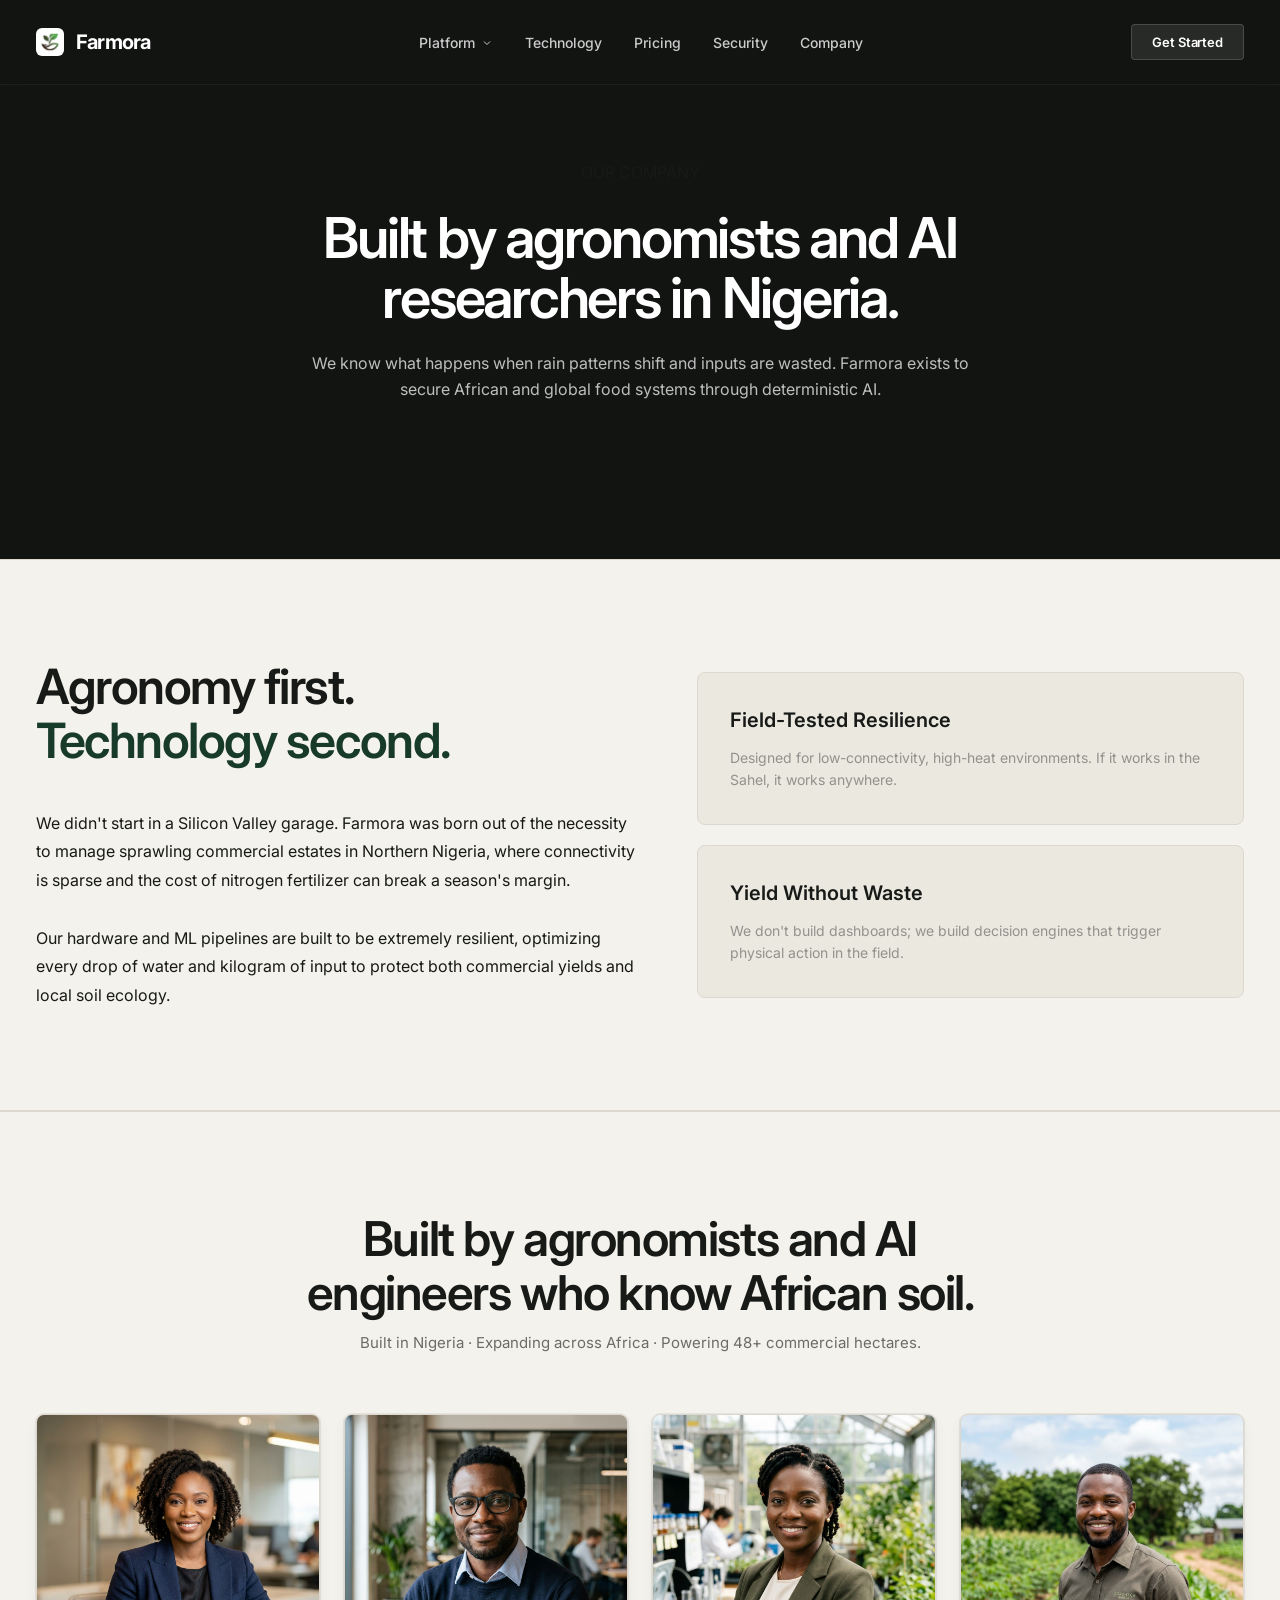
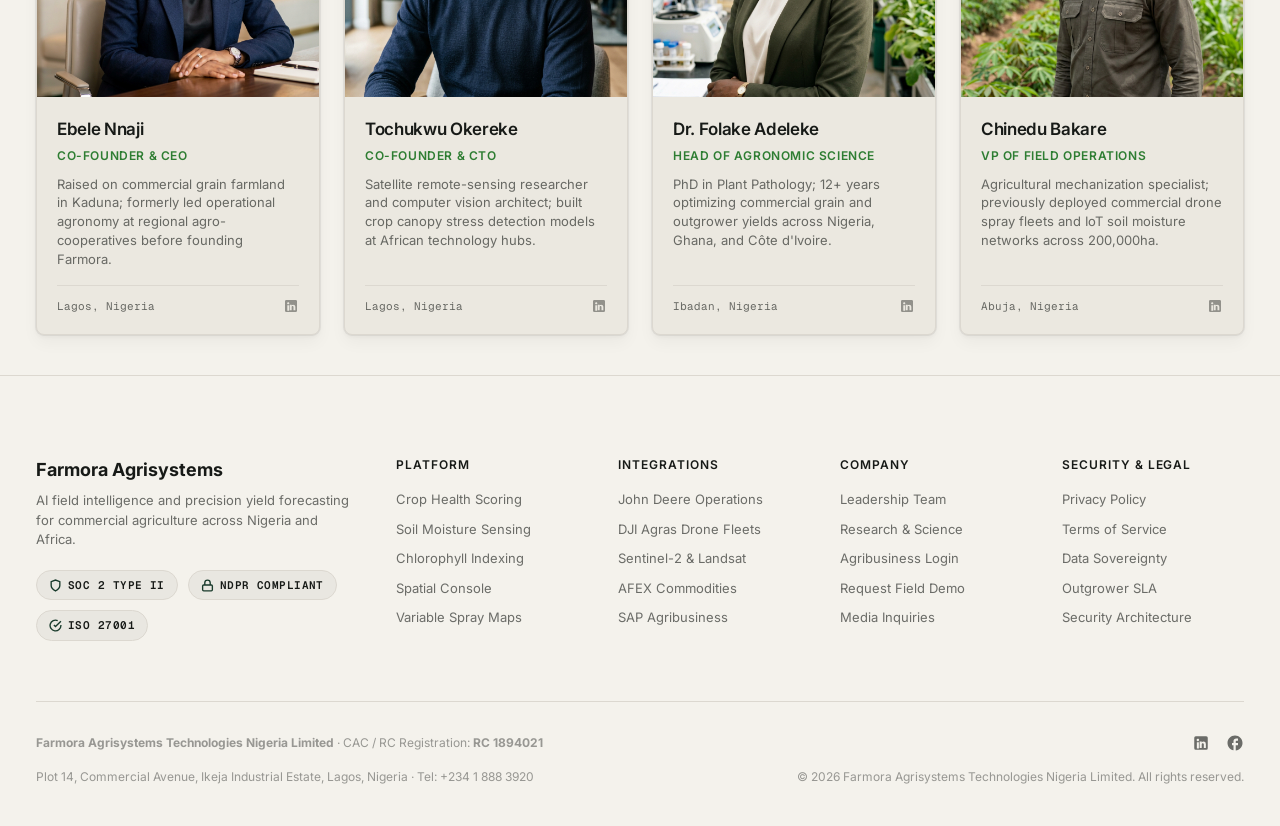
==== commit 43c52492: "Scale down hectares from 480k to 48 ha and update pricing to $100 / $399 / Custom" ====
--- a/about.html
+++ b/about.html
@@ -4,9 +4,9 @@
   <meta charset="utf-8" />
   <meta name="viewport" content="width=device-width, initial-scale=1" />
   <title>Company | Farmora</title>
-  <meta name="description" content="Farmora ingests multispectral satellite NDVI, IoT soil moisture probes, and microclimate telemetry across 480,000+ hectares—detecting moisture deficits, fungal stress, and nitrogen anomalies before visible crop damage." />
+  <meta name="description" content="Farmora ingests multispectral satellite NDVI, IoT soil moisture probes, and microclimate telemetry across 48+ hectares—detecting moisture deficits, fungal stress, and nitrogen anomalies before visible crop damage." />
   <meta property="og:title" content="Farmora | AI for precision agriculture &amp; field intelligence" />
-  <meta property="og:description" content="Farmora ingests multispectral satellite NDVI, IoT soil moisture probes, and microclimate telemetry across 480,000+ hectares—detecting moisture deficits, fungal stress, and nitrogen anomalies before visible crop damage." />
+  <meta property="og:description" content="Farmora ingests multispectral satellite NDVI, IoT soil moisture probes, and microclimate telemetry across 48+ hectares—detecting moisture deficits, fungal stress, and nitrogen anomalies before visible crop damage." />
   <meta property="og:type" content="website" />
   <link rel="icon" type="image/png" href="assets/logo-mark.png" />
   <link rel="preconnect" href="https://fonts.googleapis.com" />
@@ -105,7 +105,7 @@
       <div class="team-inner">
         <div class="team-header">
           <h2>Built by agronomists and AI engineers who know African soil.</h2>
-          <p>Built in Nigeria · Expanding across Africa · Powering 480,000+ commercial hectares.</p>
+          <p>Built in Nigeria · Expanding across Africa · Powering 48+ commercial hectares.</p>
         </div>
 
         <div class="team-grid">
